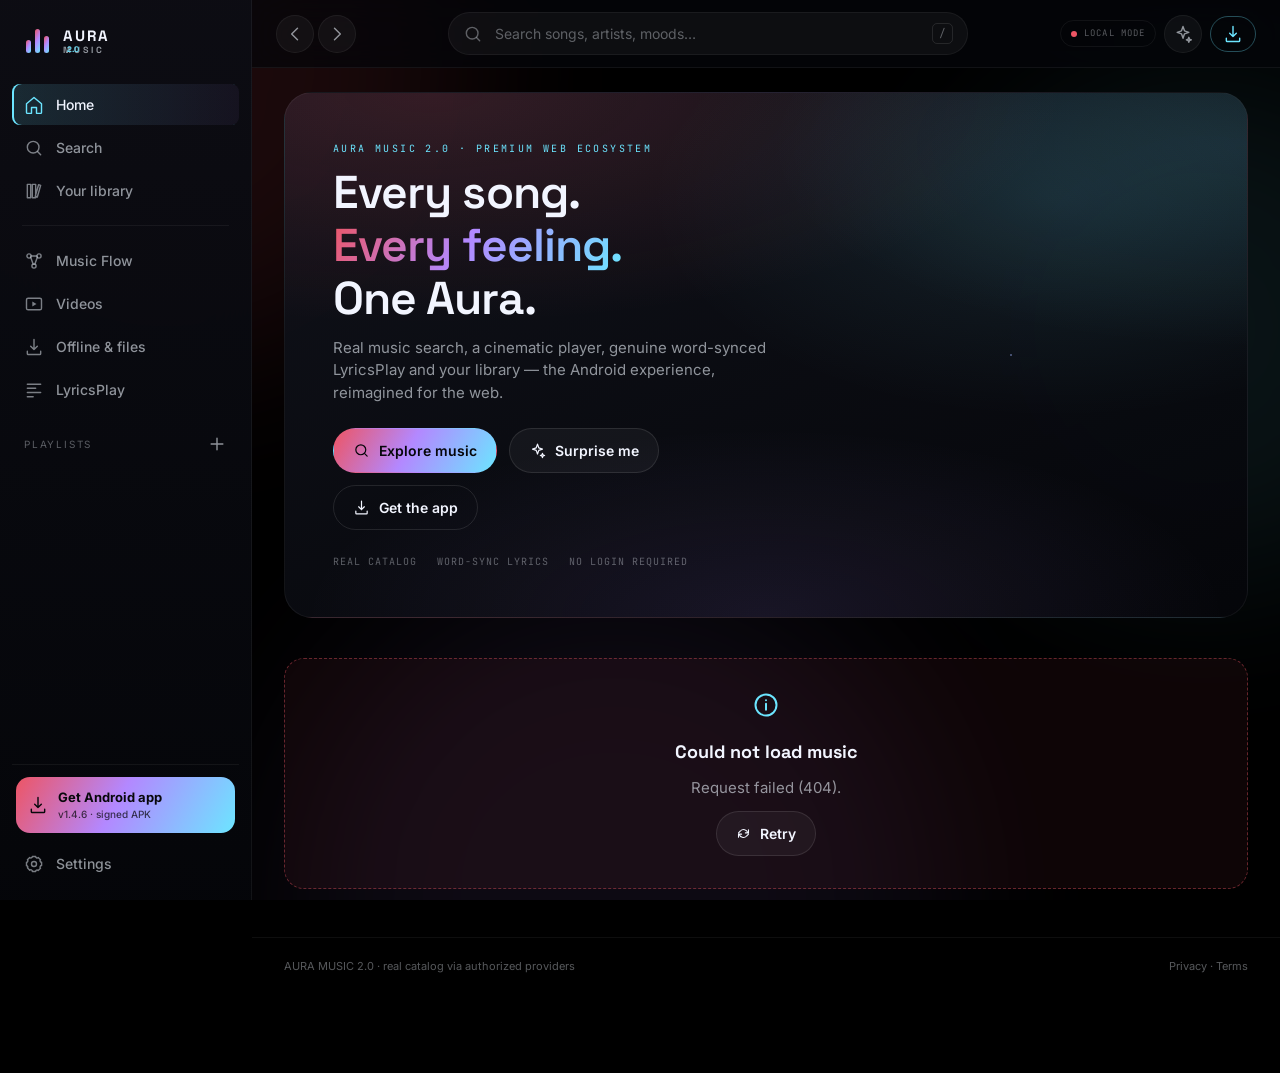
==== website/index.html @ 3232445c "AURA MUSIC 2.0: web app with real catalog, playback, synced lyrics and Android reference source" ====
<!doctype html>
<html lang="en">
<head>
  <meta charset="utf-8">
  <meta name="viewport" content="width=device-width, initial-scale=1, viewport-fit=cover">
  <meta name="theme-color" content="#05060a">
  <meta name="color-scheme" content="dark">
  <title>AURA MUSIC 2.0 — The premium music ecosystem</title>
  <meta name="description" content="Search real music, play with a cinematic player, enjoy word-synced LyricsPlay, build playlists and get the verified AURA MUSIC Android app.">

  <meta property="og:type" content="website">
  <meta property="og:title" content="AURA MUSIC 2.0">
  <meta property="og:description" content="A premium, AMOLED music ecosystem in your browser.">
  <meta property="og:image" content="./og-image.png">
  <meta name="twitter:card" content="summary_large_image">

  <link rel="manifest" href="./manifest.webmanifest">
  <link rel="icon" href="./favicon.ico" sizes="any">
  <link rel="icon" href="./favicon-192.png" type="image/png" sizes="192x192">
  <link rel="apple-touch-icon" href="./apple-touch-icon.png">

  <link rel="preconnect" href="https://fonts.googleapis.com">
  <link rel="preconnect" href="https://fonts.gstatic.com" crossorigin>
  <link rel="stylesheet" href="https://fonts.googleapis.com/css2?family=Inter:wght@400;500;600;700&family=JetBrains+Mono:wght@400;500;700&family=Space+Grotesk:wght@500;600;700&display=swap">

  <link rel="stylesheet" href="./styles/tokens.css">
  <link rel="stylesheet" href="./styles/base.css">
  <link rel="stylesheet" href="./styles/layout.css">
  <link rel="stylesheet" href="./styles/components.css">
  <link rel="stylesheet" href="./styles/player.css">
  <link rel="stylesheet" href="./styles/lyrics.css">
</head>
<body>
  <div class="ambient" aria-hidden="true"><span></span><span></span><span></span></div>

  <div class="app-shell" id="app">
    <aside class="sidebar" aria-label="Primary">
      <a class="brand" href="#/home" aria-label="AURA MUSIC home">
        <span class="brand-mark" aria-hidden="true"><i></i><i></i><i></i></span>
        <span class="brand-word">AURA<span>MUSIC</span><small>2.0</small></span>
      </a>

      <nav class="side-nav" id="sideNav">
        <a href="#/home" data-nav="home" class="nav-item"><span data-icon="home"></span>Home</a>
        <a href="#/search" data-nav="search" class="nav-item"><span data-icon="search"></span>Search</a>
        <a href="#/library" data-nav="library" class="nav-item"><span data-icon="library"></span>Your library</a>
        <div class="nav-divider"></div>
        <a href="#/musicflow" data-nav="musicflow" class="nav-item"><span data-icon="flow"></span>Music Flow</a>
        <a href="#/video" data-nav="video" class="nav-item"><span data-icon="video"></span>Videos</a>
        <a href="#/downloads" data-nav="downloads" class="nav-item"><span data-icon="download"></span>Offline &amp; files</a>
        <a href="#/lyrics" data-nav="lyrics" class="nav-item"><span data-icon="lyrics"></span>LyricsPlay</a>
      </nav>

      <div class="side-playlists" id="sidePlaylists">
        <div class="side-label">PLAYLISTS <a href="#/library?tab=playlists" aria-label="Manage playlists" data-icon="plus"></a></div>
        <div id="playlistLinks"></div>
      </div>

      <div class="side-foot">
        <a href="#/download" data-nav="download" class="apk-cta"><span data-icon="download"></span><span>Get Android app<small>v1.4.6 · signed APK</small></span></a>
        <a href="#/settings" data-nav="settings" class="nav-item"><span data-icon="settings"></span>Settings</a>
      </div>
    </aside>

    <div class="main-column">
      <header class="topbar">
        <div class="history-buttons">
          <button type="button" class="icon-btn" id="backBtn" aria-label="Go back" data-icon="chevronLeft"></button>
          <button type="button" class="icon-btn" id="forwardBtn" aria-label="Go forward" data-icon="chevronRight"></button>
        </div>
        <form class="top-search" id="topSearch" role="search">
          <span data-icon="search" aria-hidden="true"></span>
          <input id="topSearchInput" type="search" placeholder="Search songs, artists, moods…" aria-label="Search AURA catalog" autocomplete="off" enterkeyhint="search">
          <kbd>/</kbd>
        </form>
        <div class="top-actions">
          <span class="backend-pill" id="backendPill" title="Backend connection"><i></i><span>CONNECTING</span></span>
          <button type="button" class="icon-btn" id="themeBtn" aria-label="Cycle LyricsPlay look" data-icon="sparkles"></button>
          <a href="#/download" class="top-apk" data-icon="download">APK</a>
        </div>
      </header>

      <main class="view" id="view" tabindex="-1" aria-live="polite"></main>

      <footer class="view-foot">
        <span>AURA MUSIC 2.0 · real catalog via authorized providers</span>
        <span><a href="./privacy.html" target="_blank" rel="noopener">Privacy</a> · <a href="./terms.html" target="_blank" rel="noopener">Terms</a></span>
      </footer>
    </div>

    <nav class="bottom-nav" aria-label="Mobile navigation">
      <a href="#/home" data-nav="home"><span data-icon="home"></span><small>Home</small></a>
      <a href="#/search" data-nav="search"><span data-icon="search"></span><small>Search</small></a>
      <a href="#/library" data-nav="library"><span data-icon="library"></span><small>Library</small></a>
      <a href="#/lyrics" data-nav="lyrics"><span data-icon="lyrics"></span><small>Lyrics</small></a>
      <a href="#/download" data-nav="download"><span data-icon="download"></span><small>APK</small></a>
    </nav>
  </div>

  <div class="mini-player" id="miniPlayer" hidden></div>

  <section class="player-overlay" id="playerOverlay" aria-label="Full screen player" hidden></section>

  <section class="lyrics-overlay" id="lyricsOverlay" aria-label="LyricsPlay" hidden></section>

  <div class="toast" id="toast" role="status" aria-live="polite"></div>
  <div class="loading-veil" id="loadingVeil" aria-hidden="true"><span></span></div>

  <audio id="audio" preload="metadata" crossorigin="anonymous"></audio>

  <noscript><div class="noscript">AURA MUSIC 2.0 needs JavaScript to search and play music.</div></noscript>
  <script type="module" src="./js/app.js"></script>
</body>
</html>
---- website/styles/tokens.css ----
/* AURA MUSIC 2.0 design tokens — AMOLED, glass, cinematic. */
:root {
  /* Surfaces */
  --bg: #000000;
  --s0: #05060a;
  --s1: #0b0c12;
  --s2: #12141d;
  --s3: #1a1d28;
  --s4: #242838;

  /* Text */
  --fg: #f2f5ff;
  --muted: rgba(226, 232, 240, 0.62);
  --faint: rgba(226, 232, 240, 0.38);
  --dim: rgba(226, 232, 240, 0.22);

  /* Lines & glass */
  --line: rgba(255, 255, 255, 0.10);
  --line-soft: rgba(255, 255, 255, 0.055);
  --glass: rgba(255, 255, 255, 0.045);
  --glass-strong: rgba(255, 255, 255, 0.075);

  /* Signature Aura accents */
  --primary: #ed5564;
  --cyan: #6ce5ff;
  --violet: #b388ff;
  --green: #34d399;
  --gold: #f5c86b;
  --accent: var(--cyan);
  --accent-2: var(--violet);

  /* Gradients */
  --aura-grad: linear-gradient(120deg, #ed5564 0%, #b388ff 46%, #6ce5ff 100%);
  --cinema-grad: radial-gradient(120% 80% at 15% 0%, rgba(237, 85, 100, .16), transparent 55%),
                 radial-gradient(90% 70% at 100% 10%, rgba(108, 229, 255, .12), transparent 55%),
                 radial-gradient(80% 60% at 50% 100%, rgba(179, 136, 255, .10), transparent 60%);

  /* Type */
  --font-sans: "Inter", system-ui, -apple-system, "Segoe UI", Roboto, sans-serif;
  --font-display: "Space Grotesk", var(--font-sans);
  --font-mono: "JetBrains Mono", ui-monospace, "SFMono-Regular", Consolas, monospace;

  /* Space scale (4px base) */
  --sp-1: 4px;  --sp-2: 8px;  --sp-3: 12px; --sp-4: 16px;
  --sp-5: 20px; --sp-6: 24px; --sp-8: 32px; --sp-10: 40px; --sp-12: 48px;

  /* Radius */
  --r-sm: 8px;
  --r-md: 14px;
  --r-lg: 20px;
  --r-xl: 28px;
  --r-pill: 999px;

  /* Elevation */
  --shadow-sm: 0 4px 20px rgba(0, 0, 0, .4);
  --shadow-md: 0 16px 48px rgba(0, 0, 0, .55);
  --shadow-lg: 0 32px 90px rgba(0, 0, 0, .72);
  --glow: 0 0 28px rgba(108, 229, 255, .28);

  /* Layout */
  --sidebar-w: 252px;
  --topbar-h: 68px;
  --mini-h: 78px;
  --player-pad: clamp(16px, 4vw, 48px);

  /* Motion */
  --ease: cubic-bezier(.22, 1, .36, 1);
  --ease-soft: cubic-bezier(.4, 0, .2, 1);
  --t-fast: 140ms;
  --t-med: 260ms;
  --t-slow: 480ms;

  color-scheme: dark;
}

@media (prefers-reduced-motion: reduce) {
  :root { --t-fast: 0ms; --t-med: 0ms; --t-slow: 0ms; }
}
---- website/styles/base.css ----
*, *::before, *::after { box-sizing: border-box; }

html { background: var(--bg); -webkit-text-size-adjust: 100%; }

body {
  margin: 0;
  min-height: 100vh;
  background: var(--bg);
  color: var(--fg);
  font-family: var(--font-sans);
  font-size: 15px;
  line-height: 1.5;
  -webkit-font-smoothing: antialiased;
  overflow-x: hidden;
}

h1, h2, h3, h4 { font-family: var(--font-display); font-weight: 600; line-height: 1.15; margin: 0; letter-spacing: -0.02em; }
h1 { font-size: clamp(28px, 4vw, 46px); }
h2 { font-size: clamp(20px, 2.4vw, 28px); }
h3 { font-size: 17px; }
p { margin: 0 0 var(--sp-3); color: var(--muted); }

a { color: inherit; text-decoration: none; }
button, input, select, textarea { font: inherit; color: inherit; }
button { cursor: pointer; }
img { display: block; max-width: 100%; }
ul { margin: 0; padding: 0; list-style: none; }

:focus-visible {
  outline: 2px solid var(--cyan);
  outline-offset: 3px;
  border-radius: 4px;
}

::selection { background: rgba(108, 229, 255, .32); color: #fff; }

::-webkit-scrollbar { width: 10px; height: 10px; }
::-webkit-scrollbar-track { background: transparent; }
::-webkit-scrollbar-thumb { background: rgba(255,255,255,.12); border-radius: 20px; border: 2px solid transparent; background-clip: padding-box; }
::-webkit-scrollbar-thumb:hover { background: rgba(255,255,255,.22); background-clip: padding-box; }

/* Ambient cinematic lighting */
.ambient { position: fixed; inset: 0; z-index: 0; overflow: hidden; pointer-events: none; }
.ambient span { position: absolute; border-radius: 50%; filter: blur(90px); opacity: .38; }
.ambient span:nth-child(1) { width: 46vw; height: 46vw; top: -18vw; left: -10vw; background: rgba(237, 85, 100, .30); }
.ambient span:nth-child(2) { width: 40vw; height: 40vw; top: 8vh; right: -14vw; background: rgba(108, 229, 255, .22); }
.ambient span:nth-child(3) { width: 52vw; height: 52vw; bottom: -26vw; left: 22vw; background: rgba(179, 136, 255, .20); }

#app { position: relative; z-index: 1; }

.noscript { position: fixed; inset: 0; display: grid; place-items: center; background: #000; z-index: 999; padding: 24px; text-align: center; }

/* Data attributes filled by icons.js */
[data-icon] { display: inline-flex; align-items: center; justify-content: center; flex: none; }
[data-icon] svg { display: block; }

.tabular { font-variant-numeric: tabular-nums; font-family: var(--font-mono); }

.sr-only {
  position: absolute; width: 1px; height: 1px; padding: 0; margin: -1px;
  overflow: hidden; clip: rect(0,0,0,0); white-space: nowrap; border: 0;
}

.skeleton {
  background: linear-gradient(100deg, rgba(255,255,255,.03) 30%, rgba(255,255,255,.09) 50%, rgba(255,255,255,.03) 70%);
  background-size: 200% 100%;
  animation: shimmer 1.5s infinite linear;
  border-radius: var(--r-sm);
}
@keyframes shimmer { to { background-position: -200% 0; } }

.empty-state {
  display: grid; place-items: center; gap: var(--sp-3);
  min-height: 220px; padding: var(--sp-8);
  border: 1px dashed var(--line); border-radius: var(--r-lg);
  text-align: center; color: var(--muted);
}
.empty-state strong { color: var(--fg); font-family: var(--font-display); font-size: 18px; }
.empty-state .icon-badge { color: var(--accent); }

.error-state { border-color: rgba(237,85,100,.4); background: rgba(237,85,100,.06); }

@media (prefers-reduced-motion: reduce) {
  *, *::before, *::after { animation-duration: .01ms !important; animation-iteration-count: 1 !important; transition-duration: .01ms !important; scroll-behavior: auto !important; }
}
---- website/styles/layout.css ----
/* App chrome: desktop sidebar, top bar, scrolling view, mobile bottom nav. */
.app-shell {
  display: grid;
  grid-template-columns: var(--sidebar-w) minmax(0, 1fr);
  min-height: 100vh;
  padding-bottom: var(--mini-h);
}

/* ---------------------------------------------------------------- sidebar */
.sidebar {
  position: sticky; top: 0; height: 100vh;
  display: flex; flex-direction: column; gap: var(--sp-2);
  padding: var(--sp-5) var(--sp-3) var(--sp-4);
  background: linear-gradient(180deg, rgba(12,13,20,.94), rgba(5,6,10,.94));
  border-right: 1px solid var(--line-soft);
  backdrop-filter: blur(24px);
  z-index: 20;
}

.brand { display: flex; align-items: center; gap: 11px; padding: 6px 10px var(--sp-5); }
.brand-mark { width: 30px; height: 30px; position: relative; display: block; }
.brand-mark i { position: absolute; bottom: 3px; width: 5px; border-radius: 4px; background: var(--aura-grad); }
.brand-mark i:nth-child(1) { left: 4px; height: 13px; }
.brand-mark i:nth-child(2) { left: 13px; height: 24px; }
.brand-mark i:nth-child(3) { left: 22px; height: 17px; }
.brand-word { font-family: var(--font-display); font-weight: 700; letter-spacing: .14em; font-size: 15px; line-height: 1; }
.brand-word span { display: block; font-size: 9px; letter-spacing: .32em; color: var(--muted); margin-top: 3px; }
.brand-word small { position: absolute; margin-left: 4px; margin-top: -10px; font-size: 8px; color: var(--cyan); letter-spacing: 0; }

.side-nav, .side-playlists, .side-foot { display: flex; flex-direction: column; gap: 2px; }
.nav-item {
  display: flex; align-items: center; gap: var(--sp-3);
  padding: 10px 12px; border-radius: var(--r-sm);
  color: var(--muted); font-size: 14px; font-weight: 500;
  transition: background var(--t-fast), color var(--t-fast);
}
.nav-item [data-icon], .bottom-nav [data-icon] { color: currentColor; opacity: .85; }
.nav-item:hover { background: var(--glass); color: var(--fg); }
.nav-item.active {
  color: var(--fg);
  background: linear-gradient(90deg, rgba(108,229,255,.14), rgba(179,136,255,.06));
  box-shadow: inset 2px 0 var(--cyan);
}
.nav-item.active [data-icon] { opacity: 1; color: var(--cyan); }
.nav-divider { height: 1px; background: var(--line-soft); margin: var(--sp-3) 10px; }

.side-playlists { margin-top: var(--sp-4); min-height: 0; flex: 1; overflow-y: auto; }
.side-label {
  display: flex; align-items: center; justify-content: space-between;
  padding: 0 12px var(--sp-2); font-size: 10px; letter-spacing: .18em; color: var(--faint);
}
.side-label a { color: var(--muted); }
.side-label a:hover { color: var(--cyan); }
.playlist-link { display: flex; align-items: center; gap: 10px; padding: 7px 12px; color: var(--muted); font-size: 13px; border-radius: var(--r-sm); }
.playlist-link:hover { color: var(--fg); background: var(--glass); }
.playlist-link i { width: 8px; height: 8px; border-radius: 2px; background: var(--violet); flex: none; }

.side-foot { border-top: 1px solid var(--line-soft); padding-top: var(--sp-3); }
.apk-cta {
  display: flex; align-items: center; gap: 10px; margin: 0 4px var(--sp-2);
  padding: 11px 12px; border-radius: var(--r-md);
  background: var(--aura-grad); color: #08080c; font-weight: 700; font-size: 13px;
}
.apk-cta small { display: block; font-weight: 500; opacity: .72; font-size: 10px; }
.apk-cta:hover { filter: brightness(1.08); }

/* -------------------------------------------------------------- main area */
.main-column { min-width: 0; display: flex; flex-direction: column; }

.topbar {
  position: sticky; top: 0; z-index: 15;
  height: var(--topbar-h); flex: none;
  display: flex; align-items: center; gap: var(--sp-3);
  padding: 0 var(--sp-6);
  background: rgba(5, 6, 10, .72);
  border-bottom: 1px solid var(--line-soft);
  backdrop-filter: blur(24px);
}
.history-buttons { display: flex; gap: 4px; }
.top-search {
  flex: 1; max-width: 520px; margin: 0 auto;
  display: flex; align-items: center; gap: 10px;
  padding: 9px 14px; border-radius: var(--r-pill);
  background: var(--glass); border: 1px solid var(--line-soft);
}
.top-search:focus-within { border-color: rgba(108,229,255,.5); box-shadow: 0 0 0 3px rgba(108,229,255,.08); }
.top-search [data-icon] { color: var(--faint); }
.top-search input { flex: 1; min-width: 0; background: none; border: 0; outline: 0; font-size: 14px; }
.top-search input::placeholder { color: var(--faint); }
.top-search kbd { font-family: var(--font-mono); font-size: 11px; padding: 1px 6px; border: 1px solid var(--line); border-radius: 5px; color: var(--faint); }

.top-actions { display: flex; align-items: center; gap: var(--sp-2); }
.backend-pill {
  display: inline-flex; align-items: center; gap: 7px; font-family: var(--font-mono);
  font-size: 9px; letter-spacing: .12em; color: var(--faint);
  padding: 6px 10px; border-radius: var(--r-pill); border: 1px solid var(--line-soft);
}
.backend-pill i { width: 6px; height: 6px; border-radius: 50%; background: var(--faint); }
.backend-pill.online i { background: var(--green); box-shadow: 0 0 8px var(--green); }
.backend-pill.offline i { background: var(--primary); }
.top-apk {
  font-family: var(--font-mono); font-size: 11px; letter-spacing: .1em;
  padding: 7px 12px; border-radius: var(--r-pill); color: var(--cyan);
  border: 1px solid rgba(108,229,255,.32);
}

.view {
  flex: 1; width: 100%; max-width: 1680px; margin: 0 auto;
  padding: var(--sp-6) var(--sp-8) var(--sp-12);
  outline: none;
}
.view-foot {
  display: flex; justify-content: space-between; gap: var(--sp-4);
  padding: var(--sp-5) var(--sp-8); color: var(--faint); font-size: 11px;
  border-top: 1px solid var(--line-soft);
}
.view-foot a:hover { color: var(--cyan); }

/* ----------------------------------------------------------- bottom nav */
.bottom-nav { display: none; }

@media (max-width: 1060px) {
  :root { --sidebar-w: 76px; }
  .brand-word, .side-label span, .playlist-link, .nav-item span:not([data-icon]), .apk-cta > span:last-child { display: none; }
  .nav-item, .apk-cta { justify-content: center; }
  .side-label { justify-content: center; }
  .apk-cta { padding: 12px; }
}

@media (max-width: 760px) {
  .app-shell { grid-template-columns: 1fr; padding-bottom: calc(var(--mini-h) + 64px); }
  .sidebar { display: none; }
  .topbar { padding: 0 var(--sp-4); gap: var(--sp-2); }
  .history-buttons, .backend-pill, #themeBtn { display: none; }
  .top-search { max-width: none; }
  .top-search kbd { display: none; }
  .view { padding: var(--sp-4) var(--sp-4) var(--sp-10); }
  .view-foot { padding: var(--sp-4); flex-direction: column; text-align: center; }
  .bottom-nav {
    position: fixed; left: 0; right: 0; bottom: var(--mini-h); z-index: 18;
    display: grid; grid-template-columns: repeat(5, 1fr);
    height: 60px; background: rgba(8,9,14,.94); border-top: 1px solid var(--line-soft);
    backdrop-filter: blur(20px);
  }
  .bottom-nav a { display: flex; flex-direction: column; align-items: center; justify-content: center; gap: 3px; color: var(--faint); }
  .bottom-nav a.active { color: var(--cyan); }
  .bottom-nav small { font-size: 9px; }
}

@media (max-width: 400px) {
  .top-apk { display: none; }
}
---- website/styles/components.css ----
/* Reusable UI: buttons, cards, rows, hero, sections, tables, forms, pages. */

.icon-btn {
  display: inline-flex; align-items: center; justify-content: center;
  width: 38px; height: 38px; flex: none;
  border-radius: 50%; border: 1px solid var(--line-soft);
  background: var(--glass); color: var(--muted);
  transition: color var(--t-fast), background var(--t-fast), transform var(--t-fast);
}
.icon-btn:hover { color: var(--fg); background: var(--glass-strong); }
.icon-btn:active { transform: scale(.94); }
.icon-btn.on { color: var(--cyan); border-color: rgba(108,229,255,.4); }

.btn {
  display: inline-flex; align-items: center; justify-content: center; gap: 9px;
  padding: 11px 19px; border-radius: var(--r-pill);
  border: 1px solid var(--line); background: var(--glass);
  color: var(--fg); font-weight: 600; font-size: 14px;
  transition: background var(--t-fast), transform var(--t-fast), border-color var(--t-fast);
}
.btn:hover { background: var(--glass-strong); border-color: rgba(255,255,255,.2); }
.btn:active { transform: scale(.97); }
.btn.primary { background: var(--aura-grad); color: #05060a; border-color: transparent; }
.btn.primary:hover { filter: brightness(1.08); }
.btn.ghost { background: transparent; }
.btn.sm { padding: 7px 13px; font-size: 12px; }
.btn[disabled] { opacity: .45; pointer-events: none; }

.chip-row { display: flex; flex-wrap: wrap; gap: var(--sp-2); }
.chip {
  display: inline-flex; align-items: center; gap: 7px;
  padding: 7px 14px; border-radius: var(--r-pill);
  border: 1px solid var(--line); background: var(--glass);
  color: var(--muted); font-size: 12px; font-weight: 500;
  transition: color var(--t-fast), background var(--t-fast), border-color var(--t-fast);
}
.chip:hover { color: var(--fg); }
.chip.active { color: #05060a; background: var(--cyan); border-color: transparent; font-weight: 700; }

.eyebrow {
  font-family: var(--font-mono); font-size: 10px; letter-spacing: .24em;
  text-transform: uppercase; color: var(--cyan); margin-bottom: 10px;
}
.section-head { display: flex; align-items: end; justify-content: space-between; gap: var(--sp-4); margin: 0 0 var(--sp-4); }
.section-head p { margin: 0; font-size: 12px; }
.section-head .link { color: var(--muted); font-size: 12px; font-weight: 600; }
.section-head .link:hover { color: var(--cyan); }
.view-section { margin-bottom: var(--sp-10); }

/* ------------------------------------------------------------------- hero */
.hero {
  position: relative; overflow: hidden;
  display: grid; grid-template-columns: minmax(0,1.1fr) minmax(240px,.9fr);
  gap: var(--sp-8); align-items: center;
  padding: clamp(24px, 4vw, 48px);
  border: 1px solid var(--line-soft); border-radius: var(--r-xl);
  background: var(--cinema-grad), linear-gradient(160deg, rgba(18,20,29,.9), rgba(5,6,10,.95));
  margin-bottom: var(--sp-10);
}
.hero::after {
  content: ""; position: absolute; inset: 0; pointer-events: none;
  background: radial-gradient(60% 60% at 80% 20%, rgba(108,229,255,.10), transparent 70%);
}
.hero-copy { position: relative; z-index: 1; }
.hero h1 { margin-bottom: var(--sp-3); }
.hero h1 em { font-style: normal; background: var(--aura-grad); -webkit-background-clip: text; background-clip: text; color: transparent; }
.hero p { max-width: 50ch; font-size: 15px; }
.hero-actions { display: flex; flex-wrap: wrap; gap: var(--sp-3); margin-top: var(--sp-6); }
.hero-meta { display: flex; gap: var(--sp-5); margin-top: var(--sp-6); color: var(--faint); font-family: var(--font-mono); font-size: 10px; letter-spacing: .1em; }

.hero-art { position: relative; z-index: 1; aspect-ratio: 1; max-width: 340px; margin-inline: auto; }
.hero-orbs { position: absolute; inset: 0; display: grid; place-items: center; }
.hero-orbs i { position: absolute; border-radius: 50%; border: 1px solid rgba(255,255,255,.10); }
.hero-orbs i:nth-child(1) { width: 100%; height: 100%; animation: spin 26s linear infinite; }
.hero-orbs i:nth-child(2) { width: 74%; height: 74%; border-color: rgba(108,229,255,.24); animation: spin 18s linear infinite reverse; }
.hero-orbs i:nth-child(3) { width: 48%; height: 48%; border-color: rgba(179,136,255,.3); animation: spin 12s linear infinite; }
.hero-core {
  width: 38%; height: 38%; border-radius: 50%;
  background: var(--aura-grad); filter: blur(2px);
  box-shadow: 0 0 80px rgba(179,136,255,.55), 0 0 140px rgba(108,229,255,.25);
}
@keyframes spin { to { transform: rotate(360deg); } }

/* --------------------------------------------------------------- card row */
.card-row {
  display: grid; grid-auto-flow: column; grid-auto-columns: minmax(150px, 176px);
  gap: var(--sp-4); overflow-x: auto; padding-bottom: var(--sp-3);
  scroll-snap-type: x mandatory; scrollbar-width: thin;
}
.card-row > * { scroll-snap-align: start; }

.track-card { min-width: 0; cursor: pointer; }
.art {
  position: relative; aspect-ratio: 1; border-radius: var(--r-md); overflow: hidden;
  background: var(--s2); border: 1px solid var(--line-soft);
}
.art img { width: 100%; height: 100%; object-fit: cover; transition: transform var(--t-slow) var(--ease); }
.track-card:hover .art img { transform: scale(1.06); }
.art .play-fab {
  position: absolute; right: 10px; bottom: 10px;
  width: 42px; height: 42px; border-radius: 50%;
  display: grid; place-items: center;
  background: var(--cyan); color: #05060a;
  box-shadow: var(--shadow-md);
  opacity: 0; transform: translateY(8px); transition: opacity var(--t-med), transform var(--t-med);
}
.track-card:hover .play-fab, .track-card:focus-within .play-fab { opacity: 1; transform: none; }
.art .dur {
  position: absolute; right: 8px; top: 8px; padding: 2px 6px; border-radius: 5px;
  background: rgba(0,0,0,.7); font-family: var(--font-mono); font-size: 10px; color: var(--fg);
}
.track-card .t { margin-top: 10px; font-weight: 600; font-size: 13px; white-space: nowrap; overflow: hidden; text-overflow: ellipsis; }
.track-card .s { color: var(--muted); font-size: 12px; white-space: nowrap; overflow: hidden; text-overflow: ellipsis; }

/* -------------------------------------------------------------- track list */
.track-list { display: flex; flex-direction: column; gap: 2px; }
.track-row {
  display: grid; grid-template-columns: 32px 46px minmax(0,1fr) auto auto;
  align-items: center; gap: var(--sp-3);
  padding: 8px 12px; border-radius: var(--r-sm);
  transition: background var(--t-fast);
}
.track-row:hover, .track-row.current { background: var(--glass); }
.track-row .idx { color: var(--faint); font-family: var(--font-mono); font-size: 12px; text-align: center; }
.track-row.current .idx { color: var(--cyan); }
.track-row .thumb { width: 46px; height: 46px; border-radius: 7px; object-fit: cover; background: var(--s2); }
.track-row .meta { min-width: 0; }
.track-row .meta strong { display: block; font-size: 14px; white-space: nowrap; overflow: hidden; text-overflow: ellipsis; }
.track-row .meta span { color: var(--muted); font-size: 12px; }
.track-row .row-actions { display: flex; gap: 4px; opacity: 0; transition: opacity var(--t-fast); }
.track-row:hover .row-actions, .track-row:focus-within .row-actions { opacity: 1; }
.track-row .dur-txt { color: var(--faint); font-family: var(--font-mono); font-size: 11px; }
.icon-btn.tiny { width: 30px; height: 30px; border-color: transparent; background: transparent; }
.icon-btn.tiny:hover { background: var(--glass-strong); }

/* ------------------------------------------------------------ detail hero */
.detail-hero {
  display: flex; gap: var(--sp-6); align-items: end;
  padding: var(--sp-6); border-radius: var(--r-lg);
  background: var(--cinema-grad); border: 1px solid var(--line-soft);
  margin-bottom: var(--sp-8);
}
.detail-hero img { width: 190px; height: 190px; border-radius: var(--r-md); object-fit: cover; box-shadow: var(--shadow-md); }
.detail-hero .kind { font-family: var(--font-mono); font-size: 10px; letter-spacing: .2em; color: var(--cyan); }
.detail-hero h1 { margin: 8px 0; }
.detail-hero .facts { display: flex; gap: var(--sp-4); flex-wrap: wrap; font-size: 12px; color: var(--muted); }
.detail-actions { display: flex; gap: var(--sp-2); flex-wrap: wrap; margin-top: var(--sp-5); }

/* --------------------------------------------------------------- search */
.search-page .big-search {
  display: flex; align-items: center; gap: var(--sp-3);
  padding: 16px 20px; border-radius: var(--r-lg);
  background: var(--glass); border: 1px solid var(--line);
  margin-bottom: var(--sp-5);
}
.search-page .big-search input { flex: 1; min-width: 0; background: none; border: 0; outline: 0; font-size: 18px; }
.search-page .big-search [data-icon] { color: var(--faint); }

/* ----------------------------------------------------------- library tabs */
.tabs { display: flex; gap: var(--sp-1); overflow-x: auto; border-bottom: 1px solid var(--line-soft); margin-bottom: var(--sp-5); }
.tab {
  padding: 12px 16px; color: var(--muted); font-size: 13px; font-weight: 600;
  border-bottom: 2px solid transparent; white-space: nowrap;
}
.tab:hover { color: var(--fg); }
.tab.active { color: var(--cyan); border-color: var(--cyan); }

.toolbar { display: flex; flex-wrap: wrap; gap: var(--sp-3); align-items: center; justify-content: space-between; margin-bottom: var(--sp-4); }
.toolbar select, .toolbar input[type="text"] {
  background: var(--glass); border: 1px solid var(--line); border-radius: var(--r-sm);
  padding: 8px 12px; font-size: 13px; outline: 0;
}

/* ---------------------------------------------------------------- tables */
.apk-table { width: 100%; border-collapse: collapse; font-size: 13px; }
.apk-table td { padding: 11px 12px; border-bottom: 1px solid var(--line-soft); }
.apk-table td:first-child { color: var(--muted); width: 180px; }
.hash { font-family: var(--font-mono); font-size: 11px; word-break: break-all; color: var(--cyan); }

/* --------------------------------------------------------------- apk page */
.apk-hero {
  position: relative; overflow: hidden;
  display: grid; grid-template-columns: 160px minmax(0,1fr); gap: var(--sp-6);
  align-items: center; padding: clamp(24px,4vw,44px);
  border-radius: var(--r-xl); border: 1px solid var(--line-soft);
  background: var(--cinema-grad), var(--s1); margin-bottom: var(--sp-8);
}
.apk-hero .app-icon { width: 160px; height: 160px; border-radius: 34px; object-fit: cover; box-shadow: var(--shadow-lg); }
.apk-hero h1 { margin-bottom: 6px; }
.apk-hero .ver { color: var(--cyan); font-family: var(--font-mono); font-size: 13px; }
.apk-stats { display: grid; grid-template-columns: repeat(auto-fit, minmax(120px,1fr)); gap: var(--sp-3); margin: var(--sp-6) 0; }
.stat { padding: var(--sp-4); border-radius: var(--r-md); background: var(--glass); border: 1px solid var(--line-soft); }
.stat b { display: block; font-family: var(--font-display); font-size: 20px; }
.stat span { color: var(--muted); font-size: 11px; letter-spacing: .06em; }
.install-steps { counter-reset: step; display: grid; gap: var(--sp-3); }
.install-steps li { counter-increment: step; display: flex; gap: var(--sp-3); align-items: start; color: var(--muted); font-size: 13px; }
.install-steps li::before {
  content: counter(step); flex: none; width: 24px; height: 24px; border-radius: 50%;
  display: grid; place-items: center; background: rgba(108,229,255,.14); color: var(--cyan);
  font-family: var(--font-mono); font-size: 11px;
}
.disclaimer { padding: var(--sp-4); border-left: 2px solid var(--gold); background: rgba(245,200,107,.06); color: var(--muted); font-size: 12px; border-radius: 0 var(--r-sm) var(--r-sm) 0; }

/* --------------------------------------------------------------- settings */
.settings-grid { display: grid; grid-template-columns: repeat(auto-fit, minmax(300px,1fr)); gap: var(--sp-5); }
.panel { padding: var(--sp-5); border-radius: var(--r-lg); background: var(--glass); border: 1px solid var(--line-soft); }
.panel h3 { margin-bottom: var(--sp-4); }
.setting-row { display: flex; align-items: center; justify-content: space-between; gap: var(--sp-4); padding: 11px 0; border-bottom: 1px solid var(--line-soft); }
.setting-row:last-child { border-bottom: 0; }
.setting-row small { display: block; color: var(--muted); font-size: 11px; margin-top: 2px; }
.switch { position: relative; width: 44px; height: 24px; flex: none; }
.switch input { position: absolute; opacity: 0; width: 100%; height: 100%; margin: 0; cursor: pointer; }
.switch span { display: block; width: 100%; height: 100%; border-radius: var(--r-pill); background: var(--s4); transition: background var(--t-fast); }
.switch span::after { content: ""; position: absolute; top: 3px; left: 3px; width: 18px; height: 18px; border-radius: 50%; background: #fff; transition: transform var(--t-fast); }
.switch input:checked + span { background: var(--cyan); }
.switch input:checked + span::after { transform: translateX(20px); }
.switch input:focus-visible + span { outline: 2px solid var(--cyan); outline-offset: 2px; }
.range { width: 160px; accent-color: var(--cyan); }

.look-grid { display: grid; grid-template-columns: repeat(auto-fill, minmax(124px,1fr)); gap: var(--sp-2); }
.look-tile {
  display: flex; align-items: center; gap: 9px; padding: 9px 11px; border-radius: var(--r-sm);
  border: 1px solid var(--line); background: var(--glass); font-size: 12px; cursor: pointer;
}
.look-tile:hover { border-color: rgba(255,255,255,.24); }
.look-tile.active { border-color: var(--cyan); box-shadow: 0 0 0 1px var(--cyan) inset; }
.look-tile i { width: 20px; height: 20px; border-radius: 6px; flex: none; }

/* --------------------------------------------------------------- toasts */
.toast {
  position: fixed; left: 50%; bottom: calc(var(--mini-h) + 84px); z-index: 90;
  transform: translate(-50%, 20px); opacity: 0; pointer-events: none;
  padding: 11px 18px; border-radius: var(--r-pill);
  background: rgba(18,20,29,.96); border: 1px solid var(--line);
  box-shadow: var(--shadow-lg); font-size: 13px; max-width: min(90vw, 460px); text-align: center;
  transition: opacity var(--t-med), transform var(--t-med);
}
.toast.show { opacity: 1; transform: translate(-50%, 0); }
.toast.error { border-color: rgba(237,85,100,.6); }

.loading-veil { position: fixed; inset: 0; z-index: 95; display: none; place-items: center; background: rgba(0,0,0,.5); backdrop-filter: blur(3px); }
.loading-veil.show { display: grid; }
.loading-veil span { width: 34px; height: 34px; border-radius: 50%; border: 2px solid var(--line); border-top-color: var(--cyan); animation: spin .8s linear infinite; }

@media (max-width: 760px) {
  .hero { grid-template-columns: 1fr; padding: var(--sp-5); }
  .hero-art { max-width: 220px; }
  .detail-hero { flex-direction: column; align-items: start; }
  .detail-hero img { width: 140px; height: 140px; }
  .apk-hero { grid-template-columns: 1fr; }
  .apk-hero .app-icon { width: 110px; height: 110px; }
  .track-row { grid-template-columns: 26px 42px minmax(0,1fr) auto; }
  .track-row .row-actions { display: none; }
  .track-row .dur-txt { display: none; }
}
---- website/styles/player.css ----
/* Mini-player and full-screen cinematic player. */
.mini-player {
  position: fixed; left: 0; right: 0; bottom: 0; z-index: 30;
  height: var(--mini-h);
  display: grid; grid-template-columns: minmax(0,1fr) minmax(240px,2fr) minmax(0,1fr);
  align-items: center; gap: var(--sp-4);
  padding: 0 var(--sp-5);
  background: rgba(8,9,14,.92); border-top: 1px solid var(--line);
  backdrop-filter: blur(28px);
}
.mini-player[hidden] { display: none; }
.mini-track { display: flex; align-items: center; gap: var(--sp-3); min-width: 0; cursor: pointer; }
.mini-track img { width: 52px; height: 52px; border-radius: 8px; object-fit: cover; background: var(--s2); }
.mini-track .mt { min-width: 0; }
.mini-track .mt strong { display: block; font-size: 13px; white-space: nowrap; overflow: hidden; text-overflow: ellipsis; }
.mini-track .mt span { color: var(--muted); font-size: 11px; }
.mini-controls { display: flex; flex-direction: column; align-items: center; gap: 6px; }
.mini-buttons { display: flex; align-items: center; gap: var(--sp-2); }
.mini-buttons .play { width: 40px; height: 40px; background: var(--fg); color: #05060a; border: 0; }
.mini-progress { display: flex; align-items: center; gap: 10px; width: 100%; max-width: 620px; }
.mini-progress .time { font-family: var(--font-mono); font-size: 10px; color: var(--faint); min-width: 34px; }
.mini-progress .time.right { text-align: right; }

.seek {
  -webkit-appearance: none; appearance: none; width: 100%; height: 4px;
  border-radius: 4px; background: rgba(255,255,255,.14); cursor: pointer; outline: none;
}
.seek::-webkit-slider-thumb { -webkit-appearance: none; width: 12px; height: 12px; border-radius: 50%; background: var(--cyan); box-shadow: 0 0 10px rgba(108,229,255,.6); }
.seek::-moz-range-thumb { width: 12px; height: 12px; border: 0; border-radius: 50%; background: var(--cyan); }
.seek:focus-visible { box-shadow: 0 0 0 3px rgba(108,229,255,.3); }

.mini-extras { display: flex; align-items: center; justify-content: end; gap: var(--sp-2); }
.mini-extras .volume { display: flex; align-items: center; gap: 8px; }
.mini-extras input[type="range"] { width: 90px; accent-color: var(--cyan); }

/* --------------------------------------------------------- full player */
.player-overlay {
  position: fixed; inset: 0; z-index: 70; overflow: hidden;
  background: #04050a;
  padding: var(--player-pad);
  display: grid; grid-template-rows: auto 1fr auto;
}
.player-overlay[hidden] { display: none; }
.player-bg { position: absolute; inset: -10%; z-index: 0; filter: blur(80px) saturate(1.3); opacity: .42; background-size: cover; background-position: center; transition: background-image var(--t-slow); }
.player-bg::after { content: ""; position: absolute; inset: 0; background: linear-gradient(180deg, rgba(4,5,10,.2), rgba(4,5,10,.92)); }
.player-head { position: relative; z-index: 1; display: flex; align-items: center; justify-content: space-between; }
.player-head .eyebrow { margin: 0; }
.player-head-actions { display: flex; gap: var(--sp-2); }

.player-body {
  position: relative; z-index: 1;
  display: grid; grid-template-columns: minmax(0,1fr) minmax(0,1.1fr);
  gap: clamp(24px, 6vw, 90px); align-items: center;
  min-height: 0; padding: var(--sp-5) 0;
}
.player-art-wrap { position: relative; width: 100%; max-width: 520px; margin: auto; }
.player-art-wrap img { width: 100%; aspect-ratio: 1; object-fit: cover; border-radius: var(--r-xl); box-shadow: 0 40px 120px rgba(0,0,0,.8); }
.player-art-wrap .shine { position: absolute; inset: 0; border-radius: var(--r-xl); box-shadow: inset 0 0 0 1px rgba(255,255,255,.12); pointer-events: none; }

.player-info { min-width: 0; max-width: 620px; }
.player-info h1 { font-size: clamp(30px, 5vw, 64px); margin-bottom: var(--sp-2); }
.player-info .artist { font-size: clamp(16px,2vw,22px); color: var(--muted); }
.player-info .album { color: var(--faint); font-size: 13px; margin-top: 4px; }
.player-info .tags { display: flex; gap: var(--sp-2); margin-top: var(--sp-4); flex-wrap: wrap; }

.player-controls { position: relative; z-index: 1; }
.player-controls .seek-row { display: flex; align-items: center; gap: var(--sp-3); }
.player-controls .seek-row .time { font-family: var(--font-mono); font-size: 12px; color: var(--muted); min-width: 46px; }
.player-buttons { display: flex; align-items: center; justify-content: center; gap: clamp(10px,3vw,28px); margin-top: var(--sp-4); }
.player-buttons .big { width: 66px; height: 66px; background: var(--fg); color: #05060a; border: 0; }
.player-buttons .icon-btn { width: 46px; height: 46px; }
.player-foot-controls { display: flex; align-items: center; justify-content: space-between; gap: var(--sp-4); margin-top: var(--sp-4); }
.player-foot-controls .grp { display: flex; align-items: center; gap: var(--sp-3); }
.player-foot-controls input[type="range"] { width: 120px; accent-color: var(--cyan); }

/* Visualizer canvas lives in the full player and in the lyrics view. */
.viz-canvas { width: 100%; height: 64px; border-radius: var(--r-sm); opacity: .9; }

@media (max-width: 900px) {
  .player-body { grid-template-columns: 1fr; gap: var(--sp-5); align-content: center; }
  .player-art-wrap { max-width: min(60vh, 340px); }
  .player-info h1 { font-size: 30px; }
  .player-body { overflow-y: auto; }
}
@media (max-width: 560px) {
  .mini-player { grid-template-columns: minmax(0,1fr) auto; padding: 0 var(--sp-3); }
  .mini-controls { grid-column: 2; }
  .mini-progress { position: absolute; left: 0; right: 0; top: -3px; max-width: none; }
  .mini-progress .time { display: none; }
  .mini-extras { display: none; }
  .mini-buttons .icon-btn.shuffle, .mini-buttons .icon-btn.repeat { display: none; }
  .player-buttons { gap: 14px; }
}
---- website/styles/lyrics.css ----
/* LyricsPlay — 15 cinematic looks + AUTO mood matching. */
.lyrics-overlay { position: fixed; inset: 0; z-index: 80; display: none; }
.lyrics-overlay[hidden] { display: none; }
.lyrics-overlay.open { display: block; }

.lyrics-stage {
  --l-primary: #eaf2ff; --l-accent: #6ce5ff; --l-glow: #b388ff; --l-speed: 1;
  position: absolute; inset: 0; overflow: hidden;
  background: #000; color: var(--l-primary);
  display: grid; grid-template-rows: auto 1fr auto;
  padding: clamp(16px,3vw,32px);
}
.lyrics-bg {
  position: absolute; inset: -12%; z-index: 0; background-size: cover; background-position: center;
  filter: blur(90px) saturate(1.5) brightness(.5); opacity: .65;
  transform: scale(1.1);
}
.lyrics-bg::after { content: ""; position: absolute; inset: 0; background: radial-gradient(70% 60% at 50% 45%, transparent, #000 92%); }
.lyrics-veil { position: absolute; inset: 0; z-index: 1; pointer-events: none;
  background: radial-gradient(60% 40% at 50% 50%, color-mix(in srgb, var(--l-glow) 12%, transparent), transparent 70%); }

.lyrics-head, .lyrics-foot { position: relative; z-index: 3; display: flex; align-items: center; gap: var(--sp-3); }
.lyrics-head { justify-content: space-between; }
.lyrics-head .look-name { font-family: var(--font-mono); font-size: 11px; letter-spacing: .2em; color: var(--l-accent); text-transform: uppercase; }
.lyrics-head .auto-note { font-size: 10px; color: rgba(255,255,255,.5); }
.lyrics-head-actions { display: flex; gap: 8px; align-items: center; }
.look-picker { position: relative; }
.look-menu {
  position: absolute; right: 0; top: 46px; z-index: 10; width: min(88vw, 330px);
  max-height: min(60vh, 480px); overflow-y: auto;
  padding: var(--sp-2); border-radius: var(--r-md);
  background: rgba(10,11,17,.97); border: 1px solid var(--line); box-shadow: var(--shadow-lg);
}
.look-menu button { display: flex; align-items: center; gap: 10px; width: 100%; text-align: left;
  padding: 9px 10px; border: 0; border-radius: var(--r-sm); background: transparent; color: var(--fg); font-size: 12px; }
.look-menu button:hover, .look-menu button.active { background: var(--glass-strong); }
.look-menu button i { width: 18px; height: 18px; border-radius: 5px; flex: none; }
.look-menu button small { display: block; color: var(--muted); font-size: 10px; }

.lyrics-scroll {
  position: relative; z-index: 2; overflow-y: auto; scroll-behavior: smooth;
  padding: 30vh 8vw; scrollbar-width: none; mask-image: linear-gradient(180deg, transparent, #000 18%, #000 82%, transparent);
}
.lyrics-scroll::-webkit-scrollbar { display: none; }

.lyric-line {
  font-family: var(--font-display);
  font-size: clamp(26px, 5vw, 58px); line-height: 1.28; font-weight: 700;
  letter-spacing: -0.02em;
  padding: 0.28em 0; color: rgba(255,255,255,.22);
  transition: color var(--t-slow), opacity var(--t-slow), filter var(--t-slow), transform var(--t-slow);
  transform-origin: left center;
}
.lyric-line.near { color: rgba(255,255,255,.42); }
.lyric-line.active { color: var(--l-primary); }
.lyric-word { transition: color var(--t-med), opacity var(--t-med), text-shadow var(--t-med); }
.lyric-word.sung { color: var(--l-accent); text-shadow: 0 0 18px color-mix(in srgb, var(--l-glow) 70%, transparent); }
.lyric-word.current { color: #fff; text-shadow: 0 0 24px var(--l-accent), 0 0 48px var(--l-glow); }

.lyrics-foot { justify-content: center; flex-direction: column; gap: 10px; }
.lyrics-foot .ltrack { font-size: 12px; color: rgba(255,255,255,.6); }
.lyrics-foot .lseek { width: min(90vw, 620px); display: flex; align-items: center; gap: 10px; }
.lyrics-foot .lseek .seek { background: rgba(255,255,255,.2); }
.lyrics-foot .lseek .seek::-webkit-slider-thumb { background: var(--l-accent); box-shadow: 0 0 12px var(--l-accent); }

/* ------------------------------------------------------------ specific looks */
.lyrics-stage[data-look="aurora"] .lyrics-bg { filter: blur(100px) saturate(1.6) hue-rotate(-10deg); }
.lyrics-stage[data-look="aurora"] .lyric-line.active { text-shadow: 0 0 40px var(--l-glow); }

.lyrics-stage[data-look="noir"] { --l-primary: #f5f1e8; }
.lyrics-stage[data-look="noir"] .lyrics-bg { filter: blur(120px) saturate(.4) brightness(.3); opacity: .35; }
.lyrics-stage[data-look="noir"] .lyric-line { font-family: Georgia, "Times New Roman", serif; font-weight: 400; font-style: italic; letter-spacing: .01em; }
.lyrics-stage[data-look="noir"] .lyric-line.active { border-left: 2px solid var(--l-accent); padding-left: 18px; }
.lyrics-stage[data-look="noir"] .lyric-word.sung { text-shadow: none; }

.lyrics-stage[data-look="golden"] .lyrics-bg { filter: blur(90px) sepia(.5) saturate(1.4) brightness(.55); }
.lyrics-stage[data-look="golden"] .lyric-line { font-family: Georgia, serif; }
.lyrics-stage[data-look="golden"] .lyric-line.active { text-shadow: 0 6px 30px rgba(245,200,107,.5); }

.lyrics-stage[data-look="neon"] .lyric-line { font-family: var(--font-display); font-weight: 700; }
.lyrics-stage[data-look="neon"] .lyric-word.current { -webkit-text-stroke: 1px #fff; text-shadow: 0 0 10px var(--l-accent), 0 0 30px var(--l-glow), 0 0 60px var(--l-glow); }

.lyrics-stage[data-look="ember"] .lyrics-bg { filter: blur(90px) saturate(1.8) hue-rotate(-25deg) brightness(.5); }
.lyrics-stage[data-look="ember"] .lyric-word.sung { color: #ff9a5b; }

.lyrics-stage[data-look="prism"] .lyric-word.current { text-shadow: -3px 0 rgba(255,0,90,.75), 3px 0 rgba(0,220,255,.75), 0 0 24px #fff; }

.lyrics-stage[data-look="chrome"] .lyric-line.active {
  background: linear-gradient(180deg, #fff 30%, #9aa6c4 55%, #fff 78%);
  -webkit-background-clip: text; background-clip: text; color: transparent;
  filter: drop-shadow(0 4px 6px rgba(0,0,0,.6));
}
.lyrics-stage[data-look="chrome"] .lyric-word.current { color: #fff; -webkit-text-fill-color: #fff; }

.lyrics-stage[data-look="terminal"] { --l-primary: #dcfce7; }
.lyrics-stage[data-look="terminal"] .lyrics-bg { filter: blur(110px) saturate(1.2) hue-rotate(70deg) brightness(.35); }
.lyrics-stage[data-look="terminal"] .lyric-line { font-family: var(--font-mono); font-weight: 500; text-transform: uppercase; letter-spacing: .04em; }
.lyrics-stage[data-look="terminal"] .lyric-line.active::after { content: "▌"; color: #34d399; animation: blink 1s steps(2) infinite; margin-left: 4px; }
@keyframes blink { 50% { opacity: 0; } }
.lyrics-stage[data-look="terminal"] .lyric-word.sung { color: #34d399; text-shadow: 0 0 12px rgba(52,211,153,.6); }

.lyrics-stage[data-look="hologram"] .lyric-line.active { animation: holo calc(3.2s / var(--l-speed)) linear infinite; }
@keyframes holo { 0%,100% { filter: none; } 50% { filter: brightness(1.5) hue-rotate(20deg); } }
.lyrics-stage[data-look="hologram"] .lyrics-scroll::after {
  content: ""; position: absolute; left: 0; right: 0; height: 2px; top: 50%;
  background: linear-gradient(90deg, transparent, var(--l-accent), transparent); opacity: .25;
}

.lyrics-stage[data-look="orbit"] .lyric-line.active { transform: rotate(-1deg); }
.lyrics-stage[data-look="orbit"] .lyric-word.current { text-shadow: 0 0 18px var(--l-glow); }

.lyrics-stage[data-look="tidal"] .lyric-line { font-weight: 600; }
.lyrics-stage[data-look="tidal"] .lyric-line.active { transform: translateY(calc(sin(1) * 2px)); }

.lyrics-stage[data-look="depth"] .lyric-line.active {
  text-shadow: 1px 1px 0 rgba(255,255,255,.25), 2px 2px 0 rgba(255,255,255,.15), 4px 4px 12px rgba(0,0,0,.8);
}

.lyrics-stage[data-look="echo"] .lyric-line.active { font-style: italic; }
.lyrics-stage[data-look="echo"] .lyric-line.active::first-line { text-shadow: 0 12px 18px rgba(103,232,249,.4); }
.lyrics-stage[data-look="echo"] .lyric-word.sung { color: #c4b5fd; }

.lyrics-stage[data-look="poster"] .lyric-line { font-family: Impact, var(--font-display); text-transform: uppercase; letter-spacing: -.02em; }
.lyrics-stage[data-look="poster"] .lyric-line.active { text-shadow: 5px 5px 0 rgba(244,114,182,.55); }

.lyrics-stage[data-look="stardust"] .lyrics-veil::after {
  content: ""; position: absolute; inset: 0;
  background-image: radial-gradient(1px 1px at 20% 30%, #fff, transparent), radial-gradient(1px 1px at 70% 60%, #cfe8ff, transparent), radial-gradient(2px 2px at 40% 80%, #fff, transparent);
  background-size: 220px 220px; opacity: .5;
}
.lyrics-stage[data-look="stardust"] .lyric-word.current { text-shadow: 0 0 20px #fff, 0 0 40px var(--l-glow); }

.lyrics-stage[data-look="cinema"] .lyric-line { font-family: Georgia, serif; }
.lyrics-stage[data-look="code"] .lyric-line { font-family: var(--font-mono); font-size: clamp(18px,3vw,34px); color: rgba(125,211,252,.3); }
.lyrics-stage[data-look="code"] .lyric-word.sung { color: #7dd3fc; background: rgba(125,211,252,.1); }
.lyrics-stage[data-look="code"] .lyric-word.current { background: rgba(125,211,252,.22); }

@media (max-width: 700px) {
  .lyrics-scroll { padding: 26vh 6vw; }
  .lyric-line { font-size: clamp(24px, 7vw, 40px); }
  .lyrics-head .auto-note { display: none; }
}
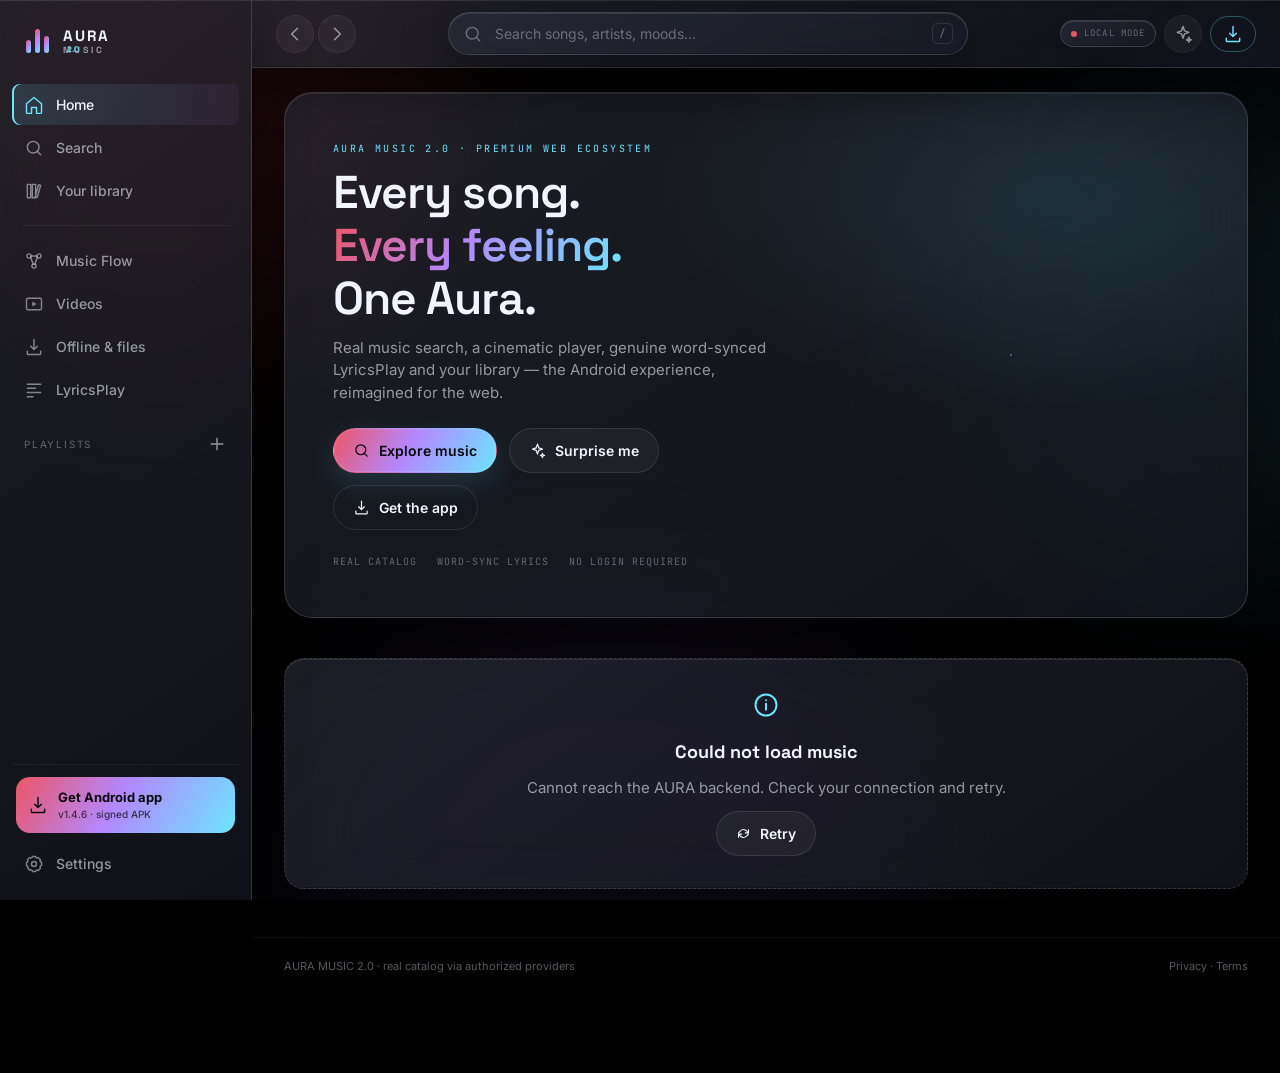
==== commit 9039acac: "AURA 2.0: fix LyricsPlay (standalone search, Cinematic/AMOLED views, exact word sync), premium glass" ====
--- a/website/index.html
+++ b/website/index.html
@@ -29,6 +29,8 @@
   <link rel="stylesheet" href="./styles/components.css">
   <link rel="stylesheet" href="./styles/player.css">
   <link rel="stylesheet" href="./styles/lyrics.css">
+  <link rel="stylesheet" href="./styles/premium.css">
+  <script src="./config.js"></script>
 </head>
 <body>
   <div class="ambient" aria-hidden="true"><span></span><span></span><span></span></div>
@@ -101,7 +103,7 @@
 
   <section class="player-overlay" id="playerOverlay" aria-label="Full screen player" hidden></section>
 
-  <section class="lyrics-overlay" id="lyricsOverlay" aria-label="LyricsPlay" hidden></section>
+  <section class="lyrics-overlay" id="lyricsOverlay" role="dialog" aria-modal="true" aria-label="LyricsPlay" tabindex="-1" hidden></section>
 
   <div class="toast" id="toast" role="status" aria-live="polite"></div>
   <div class="loading-veil" id="loadingVeil" aria-hidden="true"><span></span></div>
--- a/website/styles/lyrics.css
+++ b/website/styles/lyrics.css
@@ -110,7 +110,7 @@
 .lyrics-stage[data-look="orbit"] .lyric-word.current { text-shadow: 0 0 18px var(--l-glow); }
 
 .lyrics-stage[data-look="tidal"] .lyric-line { font-weight: 600; }
-.lyrics-stage[data-look="tidal"] .lyric-line.active { transform: translateY(calc(sin(1) * 2px)); }
+.lyrics-stage[data-look="tidal"] .lyric-line.active { transform: translateY(-2px); }
 
 .lyrics-stage[data-look="depth"] .lyric-line.active {
   text-shadow: 1px 1px 0 rgba(255,255,255,.25), 2px 2px 0 rgba(255,255,255,.15), 4px 4px 12px rgba(0,0,0,.8);
--- a/website/styles/premium.css
+++ b/website/styles/premium.css
@@ -0,0 +1,263 @@
+/* Premium layer — Apple-inspired glass materials, cinematic light, gated motion.
+ * Loaded last so it can refine the base system without changing its structure.
+ */
+:root {
+  --glass-blur: 28px;
+  --glass-tint: rgba(17, 20, 31, .62);
+  --glass-edge: rgba(255, 255, 255, .14);
+  --glass-highlight: rgba(255, 255, 255, .10);
+  --press-scale: .97;
+}
+
+body.overlay-open { overflow: hidden; }
+
+@supports ((backdrop-filter: blur(1px)) or (-webkit-backdrop-filter: blur(1px))) {
+  .sidebar, .topbar, .mini-player, .bottom-nav, .top-search, .backend-pill,
+  .panel, .hero, .apk-hero, .detail-hero, .track-card, .look-tile, .stat,
+  .big-search, .look-menu, .toast, .empty-state, .lyrics-search-card,
+  .lyric-result, .lyric-search-error, .lyric-view-callout > div {
+    background:
+      linear-gradient(145deg, rgba(255, 255, 255, .075), rgba(255, 255, 255, .018)),
+      var(--glass-tint);
+    border-color: var(--glass-edge);
+    box-shadow:
+      inset 0 1px 0 var(--glass-highlight),
+      inset 0 -1px 0 rgba(0, 0, 0, .22),
+      0 20px 50px rgba(0, 0, 0, .34);
+    -webkit-backdrop-filter: blur(var(--glass-blur)) saturate(155%);
+    backdrop-filter: blur(var(--glass-blur)) saturate(155%);
+  }
+
+  .sidebar, .mini-player, .bottom-nav { --glass-blur: 34px; }
+  .look-menu, .toast { --glass-blur: 36px; }
+  .track-card, .look-tile, .stat { --glass-blur: 20px; }
+}
+
+/* Micro-interactions. Values follow the existing token scale. */
+.btn, .icon-btn, .look-tile, .track-card, .lyric-result {
+  transition:
+    transform var(--t-fast) var(--ease),
+    background var(--t-fast) var(--ease),
+    border-color var(--t-fast) var(--ease),
+    box-shadow var(--t-med) var(--ease),
+    color var(--t-fast) var(--ease);
+}
+.btn:hover { transform: translateY(-1px); }
+.btn:active { transform: scale(var(--press-scale)); }
+.icon-btn:active { transform: scale(.96); }
+.track-card:hover { transform: translateY(-4px); border-color: rgba(255, 255, 255, .24); }
+.track-card:active { transform: scale(var(--press-scale)); }
+.icon-btn.on, .btn.primary {
+  box-shadow: 0 0 0 1px rgba(255, 255, 255, .10) inset, 0 10px 30px rgba(108, 229, 255, .14);
+}
+.look-tile:hover { transform: translateY(-2px); }
+.look-tile.active { box-shadow: inset 0 0 0 1px var(--cyan), 0 8px 28px rgba(108, 229, 255, .18); }
+.player-buttons .big { box-shadow: 0 14px 40px rgba(255, 255, 255, .18); }
+.player-art-wrap img { box-shadow: 0 40px 120px rgba(0, 0, 0, .82), inset 0 0 0 1px rgba(255, 255, 255, .08); }
+
+/* Standalone LyricsPlay search. */
+.lyrics-search-stage .lyrics-scroll { display: grid; place-items: center; padding: 5vh 5vw; }
+.lyrics-search-card {
+  width: min(760px, 100%);
+  padding: clamp(24px, 4vw, 44px);
+  border-radius: var(--r-xl);
+}
+.lyrics-search-card h2 { margin: 10px 0 6px; font-size: clamp(24px, 3.2vw, 36px); }
+.lyrics-search-card p { font-size: 13px; margin-bottom: var(--sp-5); }
+.lyrics-search-form {
+  display: flex; align-items: center; gap: var(--sp-3);
+  padding: 10px 10px 10px 18px; border-radius: var(--r-pill);
+  border: 1px solid var(--glass-edge); background: rgba(255, 255, 255, .05);
+}
+.lyrics-search-form [data-icon] { color: var(--faint); }
+.lyrics-search-form input { flex: 1; min-width: 0; background: none; border: 0; outline: 0; font-size: 16px; color: var(--fg); }
+.lyrics-search-form input::placeholder { color: var(--faint); }
+.lyric-results { display: grid; gap: var(--sp-2); margin-top: var(--sp-5); max-height: 38vh; overflow-y: auto; }
+.lyric-result { display: flex; align-items: center; gap: var(--sp-3); width: 100%; padding: var(--sp-2); text-align: left; color: var(--fg); }
+.lyric-result img { width: 44px; height: 44px; border-radius: var(--r-sm); object-fit: cover; background: var(--s2); flex: none; }
+.lyric-result > span { flex: 1; min-width: 0; }
+.lyric-result strong, .lyric-result small { display: block; overflow: hidden; text-overflow: ellipsis; white-space: nowrap; }
+.lyric-result strong { font-size: 13px; }
+.lyric-result small { font-size: 11px; color: var(--muted); }
+.lyric-result > [data-icon] { color: var(--faint); }
+.lyric-result:hover { transform: translateX(3px); border-color: rgba(108, 229, 255, .42); }
+.lyric-search-error {
+  display: flex; align-items: center; justify-content: space-between; gap: var(--sp-3);
+  margin-top: var(--sp-4); padding: var(--sp-3); border-radius: var(--r-md);
+  border-color: rgba(237, 85, 100, .45); color: var(--muted); font-size: 12px;
+}
+.skeleton-row { height: 62px; border-radius: var(--r-md); }
+.word-note { color: rgba(255, 255, 255, .45); font-size: 11px; margin: 0 0 var(--sp-5); }
+.view-badge {
+  display: inline-block; margin-top: var(--sp-2); padding: 4px 9px;
+  border: 1px solid color-mix(in srgb, var(--l-accent) 42%, transparent);
+  border-radius: var(--r-pill); color: var(--l-accent);
+  font-family: var(--font-mono); font-size: 9px; letter-spacing: .16em;
+}
+.look-menu button b {
+  margin-left: auto; color: var(--cyan); font-family: var(--font-mono);
+  font-size: 8px; letter-spacing: .14em; font-weight: 500;
+}
+.lyric-view-callout {
+  display: grid; grid-template-columns: repeat(auto-fit, minmax(220px, 1fr));
+  gap: var(--sp-4); margin: var(--sp-6) 0;
+}
+.lyric-view-callout > div { display: grid; gap: 5px; padding: var(--sp-5); border-radius: var(--r-lg); }
+.lyric-view-callout strong { font-family: var(--font-display); font-size: 20px; }
+.lyric-view-callout small { color: var(--muted); font-size: 12px; }
+
+/* ------------------------------------------------ Cinematic view (Android) */
+.lyrics-stage[data-look="cinema"] {
+  --l-primary: #fff7ed; --l-accent: #f5c86b; --l-glow: #ff8a5b;
+  background: #070503;
+}
+.lyrics-stage[data-look="cinema"] .lyrics-bg {
+  filter: blur(88px) sepia(.45) saturate(1.35) brightness(.46);
+  opacity: .78; transform: scale(1.14);
+}
+.lyrics-stage[data-look="cinema"] .lyrics-veil {
+  background:
+    radial-gradient(72% 52% at 50% 42%, rgba(245, 200, 107, .16), transparent 72%),
+    linear-gradient(180deg, rgba(0, 0, 0, .72), transparent 28%, transparent 70%, rgba(0, 0, 0, .86));
+}
+.lyrics-stage[data-look="cinema"]::before,
+.lyrics-stage[data-look="cinema"]::after {
+  content: ""; position: absolute; left: 0; right: 0; z-index: 2;
+  height: clamp(34px, 8vh, 78px); background: #000; pointer-events: none;
+}
+.lyrics-stage[data-look="cinema"]::before { top: 0; }
+.lyrics-stage[data-look="cinema"]::after { bottom: 0; }
+.lyrics-stage[data-look="cinema"] .lyrics-head,
+.lyrics-stage[data-look="cinema"] .lyrics-foot { z-index: 4; }
+.lyrics-stage[data-look="cinema"] .lyrics-scroll { padding: 34vh 10vw; }
+.lyrics-stage[data-look="cinema"] .lyric-line {
+  font-family: Georgia, "Times New Roman", serif; font-weight: 400;
+  font-style: italic; letter-spacing: .01em;
+}
+.lyrics-stage[data-look="cinema"] .lyric-line.active {
+  color: #fff7ed;
+  text-shadow: 0 2px 0 rgba(0, 0, 0, .85), 0 0 36px rgba(245, 200, 107, .48);
+}
+.lyrics-stage[data-look="cinema"] .lyric-word.sung { color: #f5c86b; text-shadow: 0 0 18px rgba(255, 138, 91, .62); }
+.lyrics-stage[data-look="cinema"] .lyric-word.current { color: #fff; text-shadow: 0 0 12px #fff, 0 0 34px #f5c86b, 0 0 70px #ff8a5b; }
+.lyrics-stage[data-look="cinema"] .lyrics-head .look-name { color: #f5c86b; }
+
+/* ---------------------------------------------------- AMOLED view (Android) */
+.lyrics-stage[data-look="amoled"] {
+  --l-primary: #ffffff; --l-accent: #c4b5fd; --l-glow: #6d28d9;
+  background: #000;
+}
+.lyrics-stage[data-look="amoled"] .lyrics-bg { display: none; }
+.lyrics-stage[data-look="amoled"] .lyrics-veil {
+  background: radial-gradient(54% 38% at 50% 50%, rgba(196, 181, 253, .055), transparent 72%);
+}
+.lyrics-stage[data-look="amoled"]::before {
+  content: ""; position: absolute; inset: 0; z-index: 1; pointer-events: none;
+  background-image:
+    linear-gradient(rgba(255, 255, 255, .018) 1px, transparent 1px),
+    linear-gradient(90deg, rgba(255, 255, 255, .018) 1px, transparent 1px);
+  background-size: 80px 80px;
+  -webkit-mask-image: radial-gradient(60% 50% at 50% 50%, #000, transparent 85%);
+  mask-image: radial-gradient(60% 50% at 50% 50%, #000, transparent 85%);
+}
+.lyrics-stage[data-look="amoled"] .lyrics-scroll { padding: 30vh 7vw; }
+.lyrics-stage[data-look="amoled"] .lyric-line {
+  font-family: var(--font-sans); font-weight: 600;
+  letter-spacing: -.03em; color: rgba(255, 255, 255, .26);
+}
+.lyrics-stage[data-look="amoled"] .lyric-line.near { color: rgba(255, 255, 255, .5); }
+.lyrics-stage[data-look="amoled"] .lyric-line.active { color: #fff; text-shadow: none; }
+.lyrics-stage[data-look="amoled"] .lyric-word.sung { color: rgba(255, 255, 255, .72); text-shadow: none; }
+.lyrics-stage[data-look="amoled"] .lyric-word.current {
+  color: #fff; background: rgba(196, 181, 253, .16); border-radius: 6px;
+  padding: 0 .05em; text-shadow: 0 0 10px rgba(196, 181, 253, .35);
+}
+.lyrics-stage[data-look="amoled"] .lyrics-head .look-name { color: #c4b5fd; }
+.lyrics-stage[data-look="amoled"] .lyrics-foot .lseek .seek::-webkit-slider-thumb { background: #fff; box-shadow: 0 0 12px #c4b5fd; }
+
+/* ----------------------------------------------------------- gated motion */
+@media (prefers-reduced-motion: no-preference) {
+  .ambient span { animation: aura-drift 22s var(--ease-soft) infinite alternate; }
+  .ambient span:nth-child(2) { animation-duration: 28s; animation-direction: alternate-reverse; }
+  .ambient span:nth-child(3) { animation-duration: 34s; }
+
+  .view > * { animation: view-rise 460ms var(--ease) both; }
+  .view > *:nth-child(2) { animation-delay: 45ms; }
+  .view > *:nth-child(3) { animation-delay: 90ms; }
+  .view > *:nth-child(4) { animation-delay: 135ms; }
+  .card-row .track-card:nth-child(n+1) { animation: card-rise 420ms var(--ease) both; }
+  .card-row .track-card:nth-child(2) { animation-delay: 35ms; }
+  .card-row .track-card:nth-child(3) { animation-delay: 70ms; }
+  .card-row .track-card:nth-child(4) { animation-delay: 105ms; }
+  .card-row .track-card:nth-child(5) { animation-delay: 140ms; }
+  .card-row .track-card:nth-child(6) { animation-delay: 175ms; }
+
+  .lyrics-overlay.open .lyrics-stage,
+  .player-overlay:not([hidden]) { animation: stage-in 380ms var(--ease) both; }
+  .look-menu { animation: menu-in 180ms var(--ease) both; transform-origin: top right; }
+  .lyrics-loading .icon-badge { animation: breathe 1.4s ease-in-out infinite; }
+  .lyric-line.active { animation: lyric-focus 340ms var(--ease) both; }
+  .lyrics-stage[data-look="tidal"] .lyric-line.active { animation: tide calc(2.4s / var(--l-speed, 1)) ease-in-out infinite alternate; }
+  .lyrics-stage[data-mode="look"] .lyric-word.current {
+    animation: word-pulse calc(1.15s / var(--l-speed, 1)) ease-in-out infinite alternate;
+  }
+  .lyrics-stage[data-look="cinema"] .lyric-word.current { animation: cinema-pulse 2.4s ease-in-out infinite alternate; }
+}
+
+@keyframes aura-drift {
+  from { transform: translate3d(0, 0, 0) scale(1); }
+  to { transform: translate3d(4vw, -3vh, 0) scale(1.12); }
+}
+@keyframes view-rise {
+  from { opacity: 0; transform: translateY(14px); }
+  to { opacity: 1; transform: none; }
+}
+@keyframes card-rise {
+  from { opacity: 0; transform: translateY(16px) scale(.985); }
+  to { opacity: 1; transform: none; }
+}
+@keyframes stage-in {
+  from { opacity: 0; transform: scale(1.015); }
+  to { opacity: 1; transform: none; }
+}
+@keyframes menu-in {
+  from { opacity: 0; transform: translateY(-6px) scale(.97); }
+  to { opacity: 1; transform: none; }
+}
+@keyframes breathe {
+  0%, 100% { opacity: .55; transform: scale(.94); }
+  50% { opacity: 1; transform: scale(1.04); }
+}
+@keyframes lyric-focus {
+  from { opacity: .5; filter: blur(2px); }
+  to { opacity: 1; filter: none; }
+}
+@keyframes word-pulse {
+  from { filter: brightness(1); }
+  to { filter: brightness(1.35); }
+}
+@keyframes tide {
+  from { transform: translateY(-2px); }
+  to { transform: translateY(2px); }
+}
+@keyframes cinema-pulse {
+  from { filter: brightness(1); }
+  to { filter: brightness(1.22) drop-shadow(0 0 12px rgba(245, 200, 107, .45)); }
+}
+
+@media (prefers-reduced-motion: reduce) {
+  .ambient span, .view > *, .card-row .track-card,
+  .lyrics-overlay.open .lyrics-stage, .player-overlay:not([hidden]),
+  .look-menu, .lyrics-loading .icon-badge, .lyric-line.active, .lyric-word.current {
+    animation: none !important;
+  }
+}
+
+@media (max-width: 700px) {
+  .lyrics-search-card { padding: var(--sp-5); }
+  .lyrics-search-form { flex-wrap: wrap; border-radius: var(--r-lg); }
+  .lyrics-search-form input { min-width: 100px; }
+  .lyrics-search-form .btn { width: 100%; }
+  .lyrics-stage[data-look="cinema"] .lyrics-scroll { padding: 28vh 6vw; }
+  .lyrics-stage[data-look="amoled"] .lyric-line { font-size: clamp(24px, 7vw, 40px); }
+}
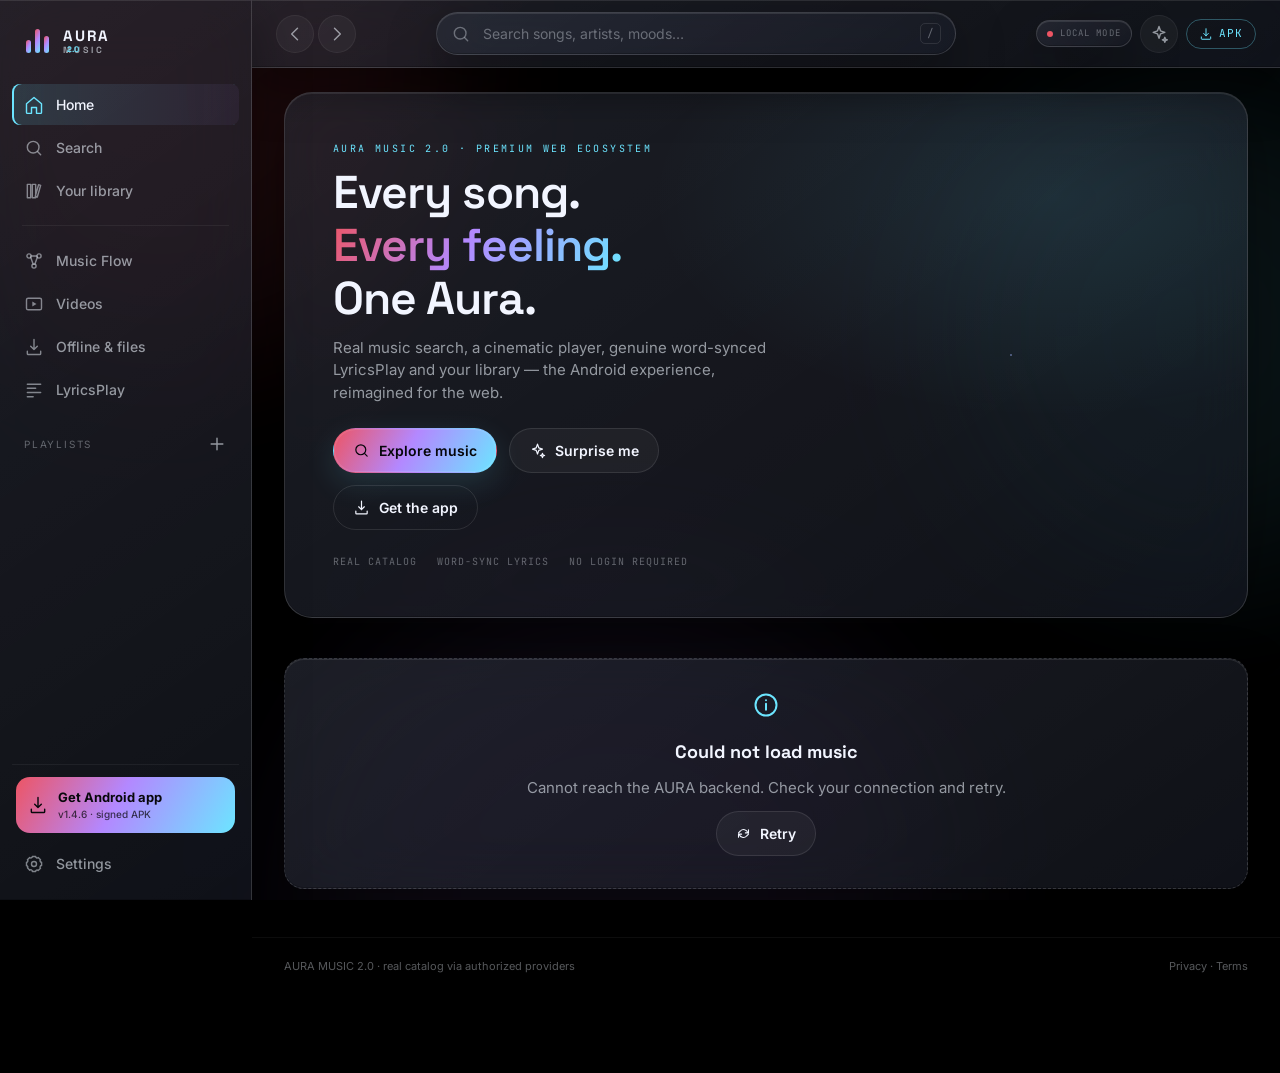
==== commit a0e82249: "Fix site-wide UI alignment across responsive breakpoints" ====
--- a/website/index.html
+++ b/website/index.html
@@ -43,24 +43,24 @@
       </a>
 
       <nav class="side-nav" id="sideNav">
-        <a href="#/home" data-nav="home" class="nav-item"><span data-icon="home"></span>Home</a>
-        <a href="#/search" data-nav="search" class="nav-item"><span data-icon="search"></span>Search</a>
-        <a href="#/library" data-nav="library" class="nav-item"><span data-icon="library"></span>Your library</a>
+        <a href="#/home" data-nav="home" class="nav-item" title="Home" aria-label="Home"><span data-icon="home"></span><span class="nav-label">Home</span></a>
+        <a href="#/search" data-nav="search" class="nav-item" title="Search" aria-label="Search"><span data-icon="search"></span><span class="nav-label">Search</span></a>
+        <a href="#/library" data-nav="library" class="nav-item" title="Your library" aria-label="Your library"><span data-icon="library"></span><span class="nav-label">Your library</span></a>
         <div class="nav-divider"></div>
-        <a href="#/musicflow" data-nav="musicflow" class="nav-item"><span data-icon="flow"></span>Music Flow</a>
-        <a href="#/video" data-nav="video" class="nav-item"><span data-icon="video"></span>Videos</a>
-        <a href="#/downloads" data-nav="downloads" class="nav-item"><span data-icon="download"></span>Offline &amp; files</a>
-        <a href="#/lyrics" data-nav="lyrics" class="nav-item"><span data-icon="lyrics"></span>LyricsPlay</a>
+        <a href="#/musicflow" data-nav="musicflow" class="nav-item" title="Music Flow" aria-label="Music Flow"><span data-icon="flow"></span><span class="nav-label">Music Flow</span></a>
+        <a href="#/video" data-nav="video" class="nav-item" title="Videos" aria-label="Videos"><span data-icon="video"></span><span class="nav-label">Videos</span></a>
+        <a href="#/downloads" data-nav="downloads" class="nav-item" title="Offline &amp; files" aria-label="Offline &amp; files"><span data-icon="download"></span><span class="nav-label">Offline &amp; files</span></a>
+        <a href="#/lyrics" data-nav="lyrics" class="nav-item" title="LyricsPlay" aria-label="LyricsPlay"><span data-icon="lyrics"></span><span class="nav-label">LyricsPlay</span></a>
       </nav>
 
       <div class="side-playlists" id="sidePlaylists">
-        <div class="side-label">PLAYLISTS <a href="#/library?tab=playlists" aria-label="Manage playlists" data-icon="plus"></a></div>
+        <div class="side-label"><span class="side-label-text">PLAYLISTS</span> <a href="#/library?tab=playlists" aria-label="Manage playlists" data-icon="plus"></a></div>
         <div id="playlistLinks"></div>
       </div>
 
       <div class="side-foot">
-        <a href="#/download" data-nav="download" class="apk-cta"><span data-icon="download"></span><span>Get Android app<small>v1.4.6 · signed APK</small></span></a>
-        <a href="#/settings" data-nav="settings" class="nav-item"><span data-icon="settings"></span>Settings</a>
+        <a href="#/download" data-nav="download" class="apk-cta" title="Get Android app" aria-label="Get Android app"><span data-icon="download"></span><span class="apk-copy">Get Android app<small>v1.4.6 · signed APK</small></span></a>
+        <a href="#/settings" data-nav="settings" class="nav-item" title="Settings" aria-label="Settings"><span data-icon="settings"></span><span class="nav-label">Settings</span></a>
       </div>
     </aside>
 
@@ -78,7 +78,7 @@
         <div class="top-actions">
           <span class="backend-pill" id="backendPill" title="Backend connection"><i></i><span>CONNECTING</span></span>
           <button type="button" class="icon-btn" id="themeBtn" aria-label="Cycle LyricsPlay look" data-icon="sparkles"></button>
-          <a href="#/download" class="top-apk" data-icon="download">APK</a>
+          <a href="#/download" class="top-apk" aria-label="Get Android app"><span data-icon="download" data-icon-size="14"></span><span>APK</span></a>
         </div>
       </header>
 
--- a/website/styles/layout.css
+++ b/website/styles/layout.css
@@ -34,7 +34,8 @@
   color: var(--muted); font-size: 14px; font-weight: 500;
   transition: background var(--t-fast), color var(--t-fast);
 }
-.nav-item [data-icon], .bottom-nav [data-icon] { color: currentColor; opacity: .85; }
+.nav-item [data-icon], .bottom-nav [data-icon] { color: currentColor; opacity: .85; flex: none; }
+.nav-label { min-width: 0; white-space: nowrap; overflow: hidden; text-overflow: ellipsis; }
 .nav-item:hover { background: var(--glass); color: var(--fg); }
 .nav-item.active {
   color: var(--fg);
@@ -99,10 +100,12 @@
 .backend-pill.online i { background: var(--green); box-shadow: 0 0 8px var(--green); }
 .backend-pill.offline i { background: var(--primary); }
 .top-apk {
+  display: inline-flex; align-items: center; gap: 6px;
   font-family: var(--font-mono); font-size: 11px; letter-spacing: .1em;
   padding: 7px 12px; border-radius: var(--r-pill); color: var(--cyan);
-  border: 1px solid rgba(108,229,255,.32);
+  border: 1px solid rgba(108,229,255,.32); line-height: 1; white-space: nowrap;
 }
+.top-apk [data-icon] { display: inline-flex; color: var(--cyan); }
 
 .view {
   flex: 1; width: 100%; max-width: 1680px; margin: 0 auto;
@@ -121,10 +124,14 @@
 
 @media (max-width: 1060px) {
   :root { --sidebar-w: 76px; }
-  .brand-word, .side-label span, .playlist-link, .nav-item span:not([data-icon]), .apk-cta > span:last-child { display: none; }
-  .nav-item, .apk-cta { justify-content: center; }
-  .side-label { justify-content: center; }
-  .apk-cta { padding: 12px; }
+  .brand { justify-content: center; padding-left: 0; padding-right: 0; }
+  .brand-word, .nav-label, .side-label-text, .playlist-link, .apk-copy { display: none; }
+  .nav-item, .apk-cta {
+    width: 52px; min-height: 44px; margin-left: auto; margin-right: auto;
+    padding-left: 0; padding-right: 0; justify-content: center; flex: none;
+  }
+  .apk-cta { height: 44px; margin-bottom: var(--sp-2); }
+  .side-label { justify-content: center; padding-left: 0; padding-right: 0; }
 }
 
 @media (max-width: 760px) {
--- a/website/styles/components.css
+++ b/website/styles/components.css
@@ -202,7 +202,8 @@
 .disclaimer { padding: var(--sp-4); border-left: 2px solid var(--gold); background: rgba(245,200,107,.06); color: var(--muted); font-size: 12px; border-radius: 0 var(--r-sm) var(--r-sm) 0; }
 
 /* --------------------------------------------------------------- settings */
-.settings-grid { display: grid; grid-template-columns: repeat(auto-fit, minmax(300px,1fr)); gap: var(--sp-5); }
+.settings-grid { display: grid; grid-template-columns: repeat(auto-fit, minmax(min(300px, 100%), 1fr)); gap: var(--sp-5); }
+@media (max-width: 400px) { .settings-grid { grid-template-columns: 1fr; } }
 .panel { padding: var(--sp-5); border-radius: var(--r-lg); background: var(--glass); border: 1px solid var(--line-soft); }
 .panel h3 { margin-bottom: var(--sp-4); }
 .setting-row { display: flex; align-items: center; justify-content: space-between; gap: var(--sp-4); padding: 11px 0; border-bottom: 1px solid var(--line-soft); }
--- a/website/styles/lyrics.css
+++ b/website/styles/lyrics.css
@@ -1,4 +1,4 @@
-/* LyricsPlay — 15 cinematic looks + AUTO mood matching. */
+/* LyricsPlay — classic looks + the additive MOBILE word-sync engine. */
 .lyrics-overlay { position: fixed; inset: 0; z-index: 80; display: none; }
 .lyrics-overlay[hidden] { display: none; }
 .lyrics-overlay.open { display: block; }
@@ -36,6 +36,18 @@
 .look-menu button:hover, .look-menu button.active { background: var(--glass-strong); }
 .look-menu button i { width: 18px; height: 18px; border-radius: 5px; flex: none; }
 .look-menu button small { display: block; color: var(--muted); font-size: 10px; }
+.mode-switch { display: grid; grid-template-columns: 1fr 1fr; gap: 6px; margin-bottom: var(--sp-3); }
+.mode-switch button {
+  display: flex; align-items: center; justify-content: center; width: 100%;
+  padding: 9px 10px; border: 1px solid var(--line); border-radius: var(--r-sm);
+  background: transparent; color: var(--fg); font-size: 11px; cursor: pointer;
+}
+.mode-switch button:hover { background: var(--glass-strong); }
+.mode-switch button.active { border-color: var(--cyan); color: var(--cyan); background: var(--glass-strong); }
+.menu-group-label {
+  padding: 6px 10px 8px; color: var(--faint); font-family: var(--font-mono);
+  font-size: 9px; letter-spacing: .16em;
+}
 
 .lyrics-scroll {
   position: relative; z-index: 2; overflow-y: auto; scroll-behavior: smooth;
@@ -135,8 +147,96 @@
 .lyrics-stage[data-look="code"] .lyric-word.sung { color: #7dd3fc; background: rgba(125,211,252,.1); }
 .lyrics-stage[data-look="code"] .lyric-word.current { background: rgba(125,211,252,.22); }
 
+/* ------------------------------------------------ MOBILE · word-by-word sync
+ * Additive engine only: scoped to data-engine="mobile" so every classic look
+ * above keeps its original typography, glow and timing behaviour.
+ * The JS engine writes --wp (word progress), --ws (scale), --wx/--wy (motion),
+ * --wo (opacity), --wb (blur) and --wf (mask reveal) on the active four words. */
+.lyrics-stage[data-engine="mobile"] { background: #000; }
+.lyrics-stage[data-engine="mobile"] .lyrics-bg { display: none; }
+.lyrics-stage[data-engine="mobile"] .lyrics-veil {
+  background: radial-gradient(58% 42% at 50% 48%, color-mix(in srgb, var(--l-accent) 8%, transparent), transparent 74%);
+}
+.lyrics-stage[data-engine="mobile"] .lyrics-scroll {
+  padding: 32vh 7vw; mask-image: linear-gradient(180deg, transparent, #000 14%, #000 84%, transparent);
+}
+.lyrics-stage[data-engine="mobile"] .lyric-line {
+  font-family: var(--font-sans); font-size: clamp(30px, 6.4vw, 62px); font-weight: 800;
+  letter-spacing: -.045em; line-height: 1.18; color: rgba(255, 255, 255, .2);
+}
+.lyrics-stage[data-engine="mobile"] .lyric-line.active { color: var(--l-primary); text-shadow: none; }
+.lyrics-stage[data-engine="mobile"] .lyric-line.near { color: rgba(255, 255, 255, .38); }
+.lyrics-stage[data-engine="mobile"] .lyric-word {
+  display: inline-block; transform-origin: 50% 70%;
+  opacity: var(--wo, .78);
+  transform: translate3d(var(--wx, 0px), var(--wy, 0px), 0) scale(var(--ws, 1));
+  filter: blur(var(--wb, 0px));
+  will-change: transform, opacity, filter;
+  transition: color 120ms linear, text-shadow 120ms linear;
+}
+.lyrics-stage[data-engine="mobile"] .lyric-word.sung {
+  color: var(--l-accent);
+  text-shadow: 0 0 16px color-mix(in srgb, var(--l-glow) 55%, transparent);
+}
+.lyrics-stage[data-engine="mobile"] .lyric-word.current {
+  color: #fff;
+  text-shadow: 0 0 14px var(--l-accent), 0 0 34px color-mix(in srgb, var(--l-glow) 60%, transparent);
+}
+.lyrics-stage[data-engine="mobile"] .lyrics-head .look-name { color: var(--l-accent); }
+.lyrics-stage[data-engine="mobile"] .lyrics-foot .lseek .seek::-webkit-slider-thumb {
+  background: var(--l-accent); box-shadow: 0 0 12px var(--l-accent);
+}
+
+/* True-black word flow — AMOLED caps: no bloom, no particles, restrained motion. */
+.lyrics-stage[data-look="m-amoled"] { --l-primary: #fff; --l-accent: #fff; --l-glow: #c4b5fd; background: #000; }
+.lyrics-stage[data-look="m-amoled"] .lyrics-veil { background: none; }
+.lyrics-stage[data-look="m-amoled"] .lyric-line { font-weight: 600; letter-spacing: -.035em; }
+.lyrics-stage[data-look="m-amoled"] .lyric-word.sung { color: rgba(255, 255, 255, .72); text-shadow: none; }
+.lyrics-stage[data-look="m-amoled"] .lyric-word.current {
+  color: #fff; background: rgba(196, 181, 253, .14); border-radius: .12em;
+  padding: 0 .04em; text-shadow: none;
+}
+
+/* InstaLrc-style presets. Typography stays at 900 weight, sizes 1.38–1.55x. */
+.lyrics-stage[data-look="m-neon"] .lyric-line,
+.lyrics-stage[data-look="m-bold"] .lyric-line,
+.lyrics-stage[data-look="m-chrome"] .lyric-line,
+.lyrics-stage[data-look="m-rose"] .lyric-line,
+.lyrics-stage[data-look="m-afterglow"] .lyric-line { font-weight: 900; letter-spacing: -.05em; }
+.lyrics-stage[data-look="m-neon"] .lyric-line { font-size: clamp(34px, 7.4vw, 74px); }
+.lyrics-stage[data-look="m-bold"] .lyric-line { font-size: clamp(34px, 7.2vw, 72px); }
+.lyrics-stage[data-look="m-afterglow"] .lyric-line { font-size: clamp(32px, 6.8vw, 68px); }
+.lyrics-stage[data-look="m-chrome"] .lyric-word.sung,
+.lyrics-stage[data-look="m-chrome"] .lyric-word.current {
+  background: linear-gradient(180deg, #fff 28%, #9aa6c4 54%, #fff 78%);
+  -webkit-background-clip: text; background-clip: text; color: transparent;
+  -webkit-text-fill-color: transparent; text-shadow: none;
+  filter: drop-shadow(0 3px 8px rgba(0, 0, 0, .75)) blur(var(--wb, 0px));
+}
+.lyrics-stage[data-look="m-chrome"] .lyric-word.current {
+  -webkit-text-stroke: .5px rgba(255, 255, 255, .7);
+}
+.lyrics-stage[data-anim="MASK_REVEAL"] .lyric-word {
+  -webkit-mask-image: linear-gradient(90deg, #000 var(--wf, 100%), transparent var(--wf, 100%));
+  mask-image: linear-gradient(90deg, #000 var(--wf, 100%), transparent var(--wf, 100%));
+}
+.lyrics-stage[data-anim="HORIZONTAL_SLIDE"] .lyric-word.current { font-style: italic; }
+.lyrics-stage[data-reduced="1"] .lyric-word { filter: none; }
+.lyrics-stage[data-reduced="1"][data-engine="mobile"] .lyric-word {
+  transform: scale(var(--ws, 1));
+}
+
 @media (max-width: 700px) {
   .lyrics-scroll { padding: 26vh 6vw; }
   .lyric-line { font-size: clamp(24px, 7vw, 40px); }
   .lyrics-head .auto-note { display: none; }
-}
+  .look-menu { position: fixed; top: 66px; right: 16px; width: min(330px, calc(100vw - 32px)); }
+  .lyrics-stage[data-engine="mobile"] .lyrics-scroll { padding: 30vh 6vw; }
+  .lyrics-stage[data-engine="mobile"] .lyric-line { font-size: clamp(28px, 8.8vw, 52px); }
+  .lyrics-stage[data-look="m-neon"] .lyric-line,
+  .lyrics-stage[data-look="m-bold"] .lyric-line { font-size: clamp(31px, 10.4vw, 62px); }
+}
+
+@media (prefers-reduced-motion: reduce) {
+  .lyrics-stage[data-engine="mobile"] .lyric-word { filter: none; transform: scale(var(--ws, 1)); }
+}
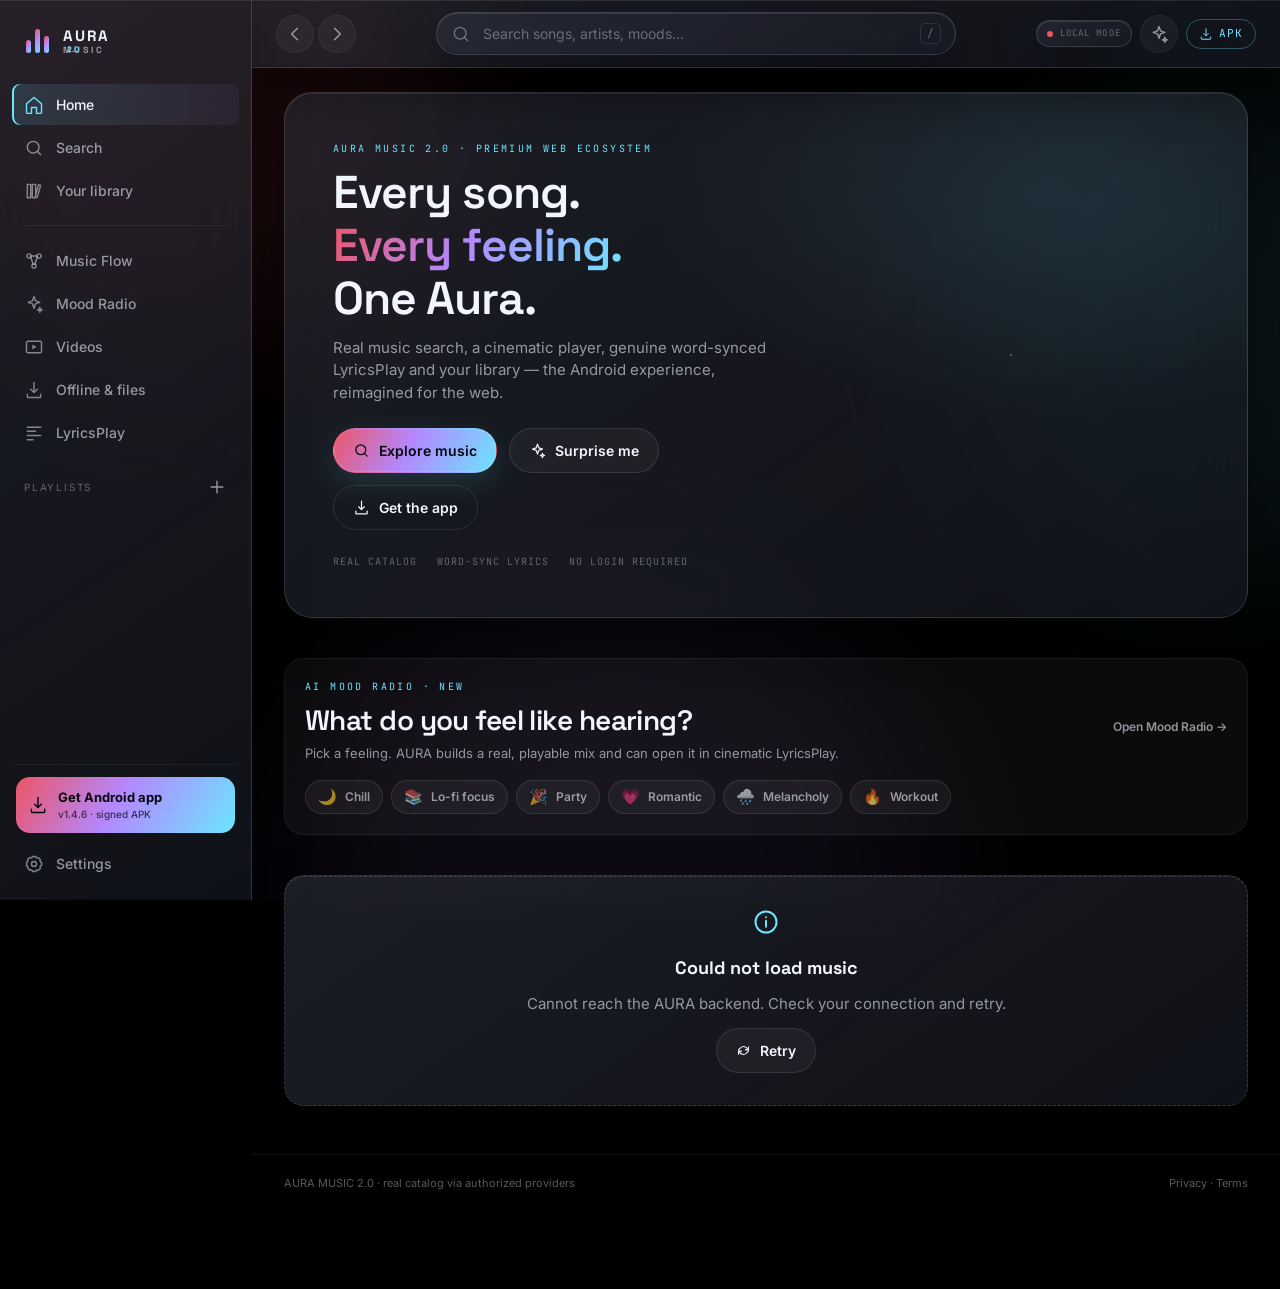
==== commit 0c4fbe5f: "Add AI Mood Radio with Groq curation and cinematic playback" ====
--- a/website/index.html
+++ b/website/index.html
@@ -48,6 +48,7 @@
         <a href="#/library" data-nav="library" class="nav-item" title="Your library" aria-label="Your library"><span data-icon="library"></span><span class="nav-label">Your library</span></a>
         <div class="nav-divider"></div>
         <a href="#/musicflow" data-nav="musicflow" class="nav-item" title="Music Flow" aria-label="Music Flow"><span data-icon="flow"></span><span class="nav-label">Music Flow</span></a>
+        <a href="#/mood" data-nav="mood" class="nav-item" title="AI Mood Radio" aria-label="AI Mood Radio"><span data-icon="sparkles"></span><span class="nav-label">Mood Radio</span></a>
         <a href="#/video" data-nav="video" class="nav-item" title="Videos" aria-label="Videos"><span data-icon="video"></span><span class="nav-label">Videos</span></a>
         <a href="#/downloads" data-nav="downloads" class="nav-item" title="Offline &amp; files" aria-label="Offline &amp; files"><span data-icon="download"></span><span class="nav-label">Offline &amp; files</span></a>
         <a href="#/lyrics" data-nav="lyrics" class="nav-item" title="LyricsPlay" aria-label="LyricsPlay"><span data-icon="lyrics"></span><span class="nav-label">LyricsPlay</span></a>
@@ -94,6 +95,7 @@
       <a href="#/home" data-nav="home"><span data-icon="home"></span><small>Home</small></a>
       <a href="#/search" data-nav="search"><span data-icon="search"></span><small>Search</small></a>
       <a href="#/library" data-nav="library"><span data-icon="library"></span><small>Library</small></a>
+      <a href="#/mood" data-nav="mood"><span data-icon="sparkles"></span><small>Mood</small></a>
       <a href="#/lyrics" data-nav="lyrics"><span data-icon="lyrics"></span><small>Lyrics</small></a>
       <a href="#/download" data-nav="download"><span data-icon="download"></span><small>APK</small></a>
     </nav>
--- a/website/styles/layout.css
+++ b/website/styles/layout.css
@@ -145,7 +145,7 @@
   .view-foot { padding: var(--sp-4); flex-direction: column; text-align: center; }
   .bottom-nav {
     position: fixed; left: 0; right: 0; bottom: var(--mini-h); z-index: 18;
-    display: grid; grid-template-columns: repeat(5, 1fr);
+    display: grid; grid-template-columns: repeat(6, 1fr);
     height: 60px; background: rgba(8,9,14,.94); border-top: 1px solid var(--line-soft);
     backdrop-filter: blur(20px);
   }
--- a/website/styles/components.css
+++ b/website/styles/components.css
@@ -254,3 +254,83 @@
   .track-row .row-actions { display: none; }
   .track-row .dur-txt { display: none; }
 }
+
+/* ---------------------------------------------------------- ai mood radio */
+.ai-hero {
+  position: relative; overflow: hidden;
+  padding: clamp(24px, 4vw, 46px);
+  border: 1px solid var(--line-soft); border-radius: var(--r-xl);
+  background: var(--cinema-grad), linear-gradient(160deg, rgba(18,20,29,.92), rgba(5,6,10,.96));
+  margin-bottom: var(--sp-10);
+}
+.ai-hero h1 { max-width: 22ch; }
+.ai-hero h1 em {
+  font-style: normal; background: var(--aura-grad);
+  -webkit-background-clip: text; background-clip: text; color: transparent;
+}
+.ai-hero p { max-width: 64ch; color: var(--muted); font-size: 14px; line-height: 1.6; }
+
+.ai-search {
+  display: flex; align-items: center; gap: var(--sp-3);
+  margin-top: var(--sp-6); padding: 7px 8px 7px 16px;
+  border: 1px solid var(--line); border-radius: var(--r-pill);
+  background: var(--glass); max-width: 620px;
+}
+.ai-search > [data-icon] { display: inline-flex; color: var(--cyan); flex: none; }
+.ai-search input {
+  flex: 1; min-width: 0; background: transparent; border: 0;
+  outline: 0; color: var(--fg); font-size: 14px;
+}
+.ai-search input::placeholder { color: var(--faint); }
+.ai-search:focus-within { border-color: rgba(108,229,255,.5); box-shadow: 0 0 0 3px rgba(108,229,255,.08); }
+.ai-source {
+  margin-top: var(--sp-3); color: var(--faint);
+  font-family: var(--font-mono); font-size: 10px; letter-spacing: .14em;
+}
+
+.mood-chips { display: flex; flex-wrap: wrap; gap: var(--sp-2); }
+.mood-chip {
+  display: inline-flex; align-items: center; gap: 8px;
+  padding: 9px 15px; border-radius: var(--r-pill);
+  border: 1px solid var(--line); background: var(--glass);
+  color: var(--muted); font-size: 13px; cursor: pointer;
+  transition: color var(--t-fast), background var(--t-fast), border-color var(--t-fast), transform var(--t-fast);
+}
+.mood-chip span { font-size: 15px; line-height: 1; }
+.mood-chip strong { font-weight: 600; }
+.mood-chip:hover { color: var(--fg); border-color: rgba(255,255,255,.24); transform: translateY(-1px); }
+.mood-chip.active { color: #05060a; background: var(--aura-grad); border-color: transparent; }
+.mood-chips.compact .mood-chip { padding: 7px 12px; font-size: 12px; }
+
+.ai-home { padding: var(--sp-5); border: 1px solid var(--line-soft); border-radius: var(--r-lg); background: var(--glass); }
+.ai-home-sub { color: var(--muted); font-size: 13px; margin: -8px 0 var(--sp-4); }
+
+.ai-loading { display: flex; align-items: center; gap: var(--sp-3); color: var(--muted); font-size: 13px; padding: var(--sp-3) 0; }
+.ai-spinner {
+  width: 20px; height: 20px; flex: none; border-radius: 50%;
+  border: 2px solid var(--line); border-top-color: var(--cyan);
+  animation: spin .8s linear infinite;
+}
+
+.ai-mix-note {
+  display: flex; flex-wrap: wrap; align-items: center; gap: var(--sp-2);
+  padding: var(--sp-4); border-radius: var(--r-md);
+  background: var(--glass); border: 1px solid var(--line-soft);
+}
+.ai-mix-note p { flex-basis: 100%; margin: 6px 0 0; color: var(--muted); font-size: 13px; line-height: 1.5; }
+.pill {
+  padding: 5px 11px; border-radius: var(--r-pill);
+  background: rgba(108,229,255,.1); border: 1px solid rgba(108,229,255,.22);
+  color: var(--cyan); font-family: var(--font-mono); font-size: 10px; letter-spacing: .08em;
+}
+
+@media (max-width: 760px) {
+  .ai-hero { padding: var(--sp-5); }
+  .ai-search { padding: 6px 6px 6px 13px; gap: var(--sp-2); }
+  .ai-search .btn { padding: 10px 13px; font-size: 12px; }
+  .mood-chip { padding: 8px 12px; font-size: 12px; }
+}
+@media (max-width: 400px) {
+  .ai-search .btn { width: 40px; height: 40px; padding: 0; font-size: 0; gap: 0; }
+  .ai-search .btn svg { width: 18px; height: 18px; }
+}
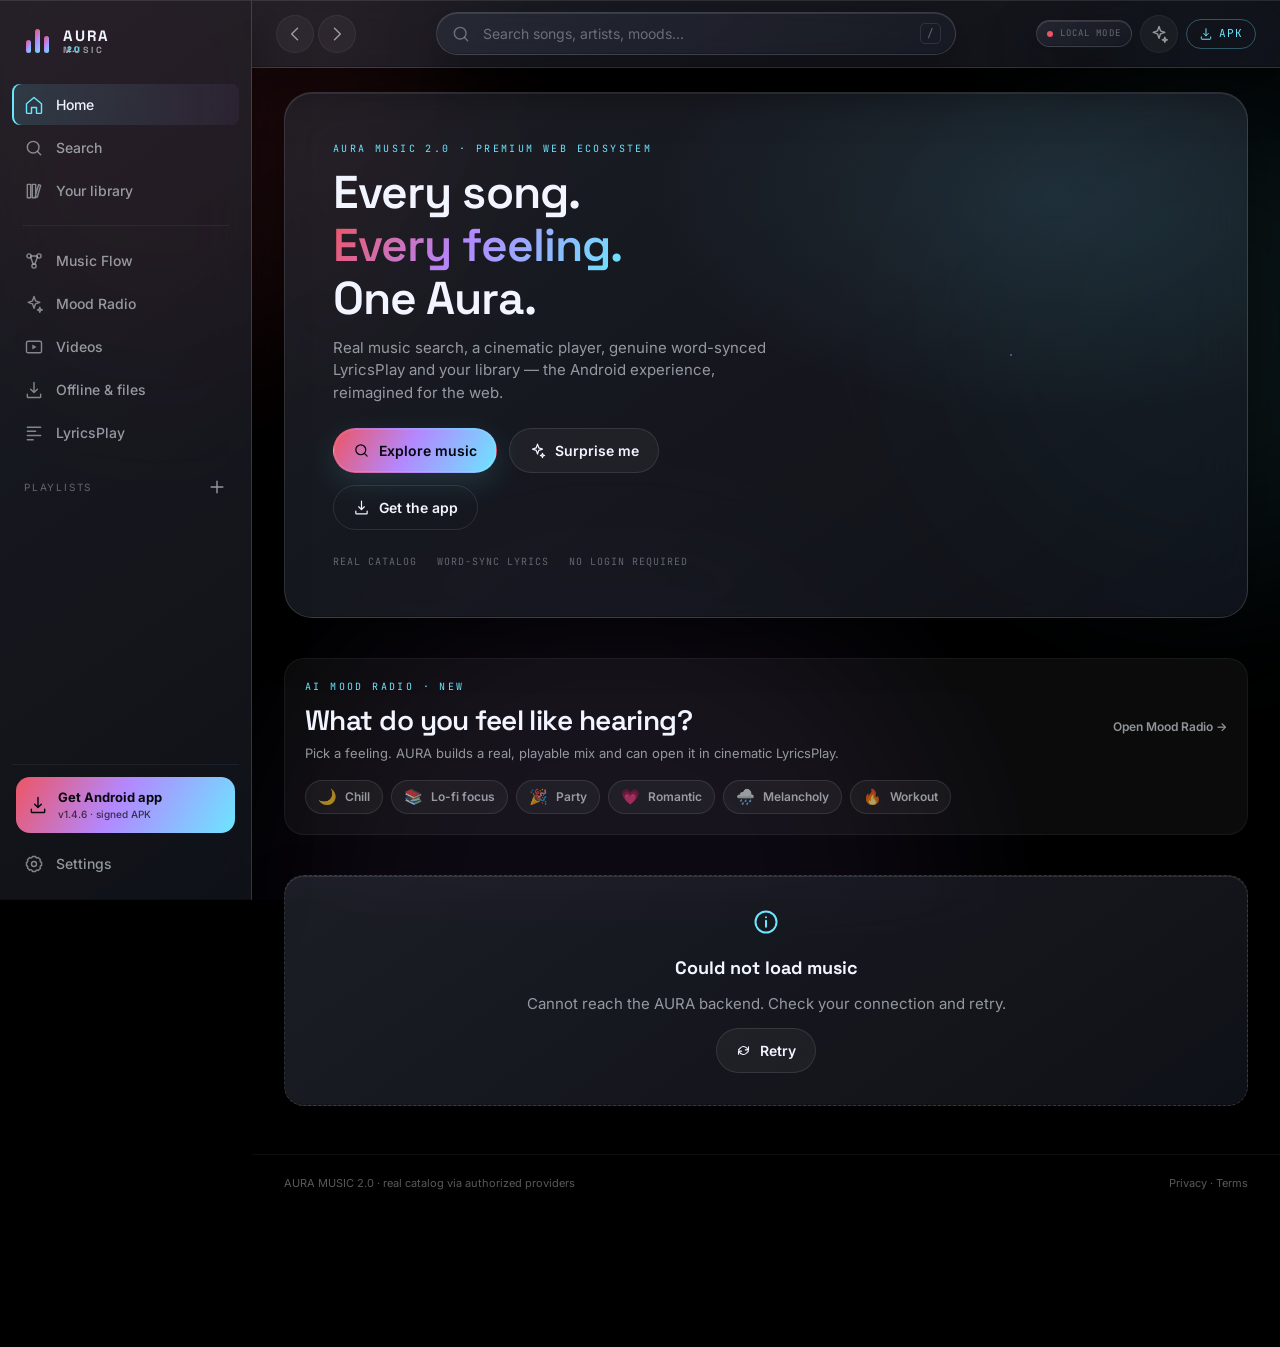
==== commit 5584d2a0: "Cache-bust runtime config on deploy" ====
--- a/website/index.html
+++ b/website/index.html
@@ -30,7 +30,7 @@
   <link rel="stylesheet" href="./styles/player.css">
   <link rel="stylesheet" href="./styles/lyrics.css">
   <link rel="stylesheet" href="./styles/premium.css">
-  <script src="./config.js"></script>
+  <script src="./config.js?v=2.0.13"></script>
 </head>
 <body>
   <div class="ambient" aria-hidden="true"><span></span><span></span><span></span></div>
--- a/website/styles/components.css
+++ b/website/styles/components.css
@@ -155,6 +155,34 @@
 }
 .search-page .big-search input { flex: 1; min-width: 0; background: none; border: 0; outline: 0; font-size: 18px; }
 .search-page .big-search [data-icon] { color: var(--faint); }
+
+/* ------------------------------------------------- live search suggestions */
+.suggest-anchor { position: relative; }
+.suggest-list {
+  position: absolute; top: calc(100% + 8px); left: 0; right: 0; z-index: 40;
+  max-height: min(360px, 48vh); overflow-y: auto; padding: 6px;
+  border-radius: var(--r-md); border: 1px solid var(--line);
+  background: rgba(14, 16, 24, .97); backdrop-filter: blur(22px);
+  box-shadow: 0 24px 60px rgba(0, 0, 0, .55);
+}
+.suggest-list[hidden] { display: none; }
+.suggest-item {
+  display: flex; align-items: center; gap: 10px; width: 100%;
+  padding: 8px 10px; border: 0; border-radius: var(--r-sm);
+  background: none; color: var(--fg); text-align: left; cursor: pointer;
+}
+.suggest-item:hover, .suggest-item.active { background: var(--glass-strong); }
+.suggest-item:focus-visible { outline: 2px solid var(--cyan); outline-offset: -2px; }
+.suggest-item img {
+  width: 36px; height: 36px; flex: none; border-radius: 8px;
+  object-fit: cover; background: var(--s2); border: 1px solid var(--line-soft);
+}
+.suggest-meta { min-width: 0; display: flex; flex-direction: column; gap: 2px; }
+.suggest-meta strong, .suggest-meta span { overflow: hidden; white-space: nowrap; text-overflow: ellipsis; }
+.suggest-meta strong { font-size: 13px; font-weight: 600; }
+.suggest-meta span { font-size: 11px; color: var(--muted); }
+.suggest-item mark { color: var(--cyan); background: none; font-weight: 700; }
+.suggest-empty { padding: 12px; font-size: 12px; color: var(--muted); }
 
 /* ----------------------------------------------------------- library tabs */
 .tabs { display: flex; gap: var(--sp-1); overflow-x: auto; border-bottom: 1px solid var(--line-soft); margin-bottom: var(--sp-5); }
--- a/website/styles/player.css
+++ b/website/styles/player.css
@@ -5,29 +5,51 @@
   display: grid; grid-template-columns: minmax(0,1fr) minmax(240px,2fr) minmax(0,1fr);
   align-items: center; gap: var(--sp-4);
   padding: 0 var(--sp-5);
-  background: rgba(8,9,14,.92); border-top: 1px solid var(--line);
+  border-top: 1px solid var(--line);
+  background: linear-gradient(180deg, rgba(18,20,29,.94), rgba(6,7,11,.97));
+  box-shadow: 0 -18px 50px rgba(0,0,0,.5);
   backdrop-filter: blur(28px);
 }
 .mini-player[hidden] { display: none; }
 .mini-track { display: flex; align-items: center; gap: var(--sp-3); min-width: 0; cursor: pointer; }
-.mini-track img { width: 52px; height: 52px; border-radius: 8px; object-fit: cover; background: var(--s2); }
+.mini-track img {
+  width: 50px; height: 50px; flex: none; border-radius: 10px; object-fit: cover;
+  background: var(--s2); border: 1px solid var(--line-soft);
+  box-shadow: 0 8px 22px rgba(0,0,0,.5);
+}
 .mini-track .mt { min-width: 0; }
 .mini-track .mt strong { display: block; font-size: 13px; white-space: nowrap; overflow: hidden; text-overflow: ellipsis; }
 .mini-track .mt span { color: var(--muted); font-size: 11px; }
-.mini-controls { display: flex; flex-direction: column; align-items: center; gap: 6px; }
+.mini-controls { display: flex; flex-direction: column; align-items: center; gap: 7px; }
 .mini-buttons { display: flex; align-items: center; gap: var(--sp-2); }
-.mini-buttons .play { width: 40px; height: 40px; background: var(--fg); color: #05060a; border: 0; }
+.mini-buttons .play {
+  width: 40px; height: 40px; border: 0; color: #05060a;
+  background: var(--aura-grad); box-shadow: 0 6px 20px rgba(237,85,100,.28);
+}
+.mini-buttons .play:hover { filter: brightness(1.08); }
+
+/* A deferred play (mobile autoplay policy) waits for the next tap without an
+ * error toast. The pulse is the only affordance needed. */
+.icon-btn.play-pending {
+  animation: aura-play-pulse 1.6s ease-in-out infinite;
+  box-shadow: 0 0 0 3px rgba(108,229,255,.22), 0 8px 24px rgba(237,85,100,.28);
+}
+@keyframes aura-play-pulse {
+  0%, 100% { transform: scale(1); }
+  50% { transform: scale(1.06); }
+}
 .mini-progress { display: flex; align-items: center; gap: 10px; width: 100%; max-width: 620px; }
 .mini-progress .time { font-family: var(--font-mono); font-size: 10px; color: var(--faint); min-width: 34px; }
 .mini-progress .time.right { text-align: right; }
 
 .seek {
   -webkit-appearance: none; appearance: none; width: 100%; height: 4px;
-  border-radius: 4px; background: rgba(255,255,255,.14); cursor: pointer; outline: none;
+  border-radius: var(--r-pill); background: rgba(255,255,255,.14); cursor: pointer; outline: none;
 }
 .seek::-webkit-slider-thumb { -webkit-appearance: none; width: 12px; height: 12px; border-radius: 50%; background: var(--cyan); box-shadow: 0 0 10px rgba(108,229,255,.6); }
 .seek::-moz-range-thumb { width: 12px; height: 12px; border: 0; border-radius: 50%; background: var(--cyan); }
 .seek:focus-visible { box-shadow: 0 0 0 3px rgba(108,229,255,.3); }
+.seek-lg { height: 5px; }
 
 .mini-extras { display: flex; align-items: center; justify-content: end; gap: var(--sp-2); }
 .mini-extras .volume { display: flex; align-items: center; gap: 8px; }
@@ -35,59 +57,177 @@
 
 /* --------------------------------------------------------- full player */
 .player-overlay {
-  position: fixed; inset: 0; z-index: 70; overflow: hidden;
-  background: #04050a;
-  padding: var(--player-pad);
-  display: grid; grid-template-rows: auto 1fr auto;
+  position: fixed; inset: 0; z-index: 70; overflow: hidden; isolation: isolate;
+  background: radial-gradient(120% 90% at 50% -20%, rgba(179,136,255,.12), transparent 62%), #04050a;
+  padding: max(var(--player-pad), env(safe-area-inset-top)) max(var(--player-pad), env(safe-area-inset-right))
+           max(var(--player-pad), env(safe-area-inset-bottom)) max(var(--player-pad), env(safe-area-inset-left));
+  display: flex; justify-content: center;
 }
 .player-overlay[hidden] { display: none; }
-.player-bg { position: absolute; inset: -10%; z-index: 0; filter: blur(80px) saturate(1.3); opacity: .42; background-size: cover; background-position: center; transition: background-image var(--t-slow); }
-.player-bg::after { content: ""; position: absolute; inset: 0; background: linear-gradient(180deg, rgba(4,5,10,.2), rgba(4,5,10,.92)); }
-.player-head { position: relative; z-index: 1; display: flex; align-items: center; justify-content: space-between; }
-.player-head .eyebrow { margin: 0; }
-.player-head-actions { display: flex; gap: var(--sp-2); }
-
+.player-bg {
+  position: absolute; inset: -18%; z-index: -2;
+  filter: blur(90px) saturate(1.45); opacity: .34; transform: scale(1.06);
+  background-size: cover; background-position: center;
+  transition: background-image var(--t-slow);
+}
+.player-bg::after { content: ""; position: absolute; inset: 0; background: linear-gradient(180deg, rgba(4,5,10,.18), rgba(4,5,10,.94) 78%); }
+.player-veil {
+  position: absolute; inset: 0; z-index: -1; pointer-events: none;
+  background: var(--cinema-grad);
+}
+.player-stage {
+  position: relative; z-index: 1;
+  width: min(1180px, 100%); height: 100%; min-height: 0;
+  display: grid; grid-template-rows: auto minmax(0,1fr) auto;
+  gap: clamp(12px, 2.4vh, 24px);
+}
+
+/* Header: one minimized control, one clear title group, one action cluster. */
+.player-head {
+  display: grid; grid-template-columns: auto minmax(0,1fr) auto;
+  align-items: center; gap: var(--sp-3);
+}
+.player-heading { min-width: 0; display: flex; flex-direction: column; gap: 2px; }
+.player-heading .eyebrow { margin: 0; }
+.queue-count { font: 500 10px var(--font-mono); letter-spacing: .12em; color: var(--faint); }
+.player-head-actions { display: flex; align-items: center; gap: var(--sp-2); }
+.player-head .icon-btn { width: 36px; height: 36px; }
+.player-minimize { transform: rotate(-90deg); }
+
+/* Middle stage: artwork and track details are separate groups with space. */
 .player-body {
-  position: relative; z-index: 1;
-  display: grid; grid-template-columns: minmax(0,1fr) minmax(0,1.1fr);
-  gap: clamp(24px, 6vw, 90px); align-items: center;
-  min-height: 0; padding: var(--sp-5) 0;
-}
-.player-art-wrap { position: relative; width: 100%; max-width: 520px; margin: auto; }
-.player-art-wrap img { width: 100%; aspect-ratio: 1; object-fit: cover; border-radius: var(--r-xl); box-shadow: 0 40px 120px rgba(0,0,0,.8); }
-.player-art-wrap .shine { position: absolute; inset: 0; border-radius: var(--r-xl); box-shadow: inset 0 0 0 1px rgba(255,255,255,.12); pointer-events: none; }
-
-.player-info { min-width: 0; max-width: 620px; }
-.player-info h1 { font-size: clamp(30px, 5vw, 64px); margin-bottom: var(--sp-2); }
-.player-info .artist { font-size: clamp(16px,2vw,22px); color: var(--muted); }
-.player-info .album { color: var(--faint); font-size: 13px; margin-top: 4px; }
-.player-info .tags { display: flex; gap: var(--sp-2); margin-top: var(--sp-4); flex-wrap: wrap; }
-
-.player-controls { position: relative; z-index: 1; }
-.player-controls .seek-row { display: flex; align-items: center; gap: var(--sp-3); }
-.player-controls .seek-row .time { font-family: var(--font-mono); font-size: 12px; color: var(--muted); min-width: 46px; }
-.player-buttons { display: flex; align-items: center; justify-content: center; gap: clamp(10px,3vw,28px); margin-top: var(--sp-4); }
-.player-buttons .big { width: 66px; height: 66px; background: var(--fg); color: #05060a; border: 0; }
-.player-buttons .icon-btn { width: 46px; height: 46px; }
-.player-foot-controls { display: flex; align-items: center; justify-content: space-between; gap: var(--sp-4); margin-top: var(--sp-4); }
-.player-foot-controls .grp { display: flex; align-items: center; gap: var(--sp-3); }
-.player-foot-controls input[type="range"] { width: 120px; accent-color: var(--cyan); }
-
-/* Visualizer canvas lives in the full player and in the lyrics view. */
-.viz-canvas { width: 100%; height: 64px; border-radius: var(--r-sm); opacity: .9; }
-
-@media (max-width: 900px) {
-  .player-body { grid-template-columns: 1fr; gap: var(--sp-5); align-content: center; }
-  .player-art-wrap { max-width: min(60vh, 340px); }
-  .player-info h1 { font-size: 30px; }
-  .player-body { overflow-y: auto; }
-}
-@media (max-width: 560px) {
+  display: grid; grid-template-columns: minmax(0,.92fr) minmax(0,1.08fr);
+  gap: clamp(20px, 4vw, 64px); align-items: center; min-height: 0;
+  overflow-y: auto; overscroll-behavior: contain; scrollbar-width: none;
+}
+.player-body::-webkit-scrollbar { display: none; }
+.player-art-wrap {
+  position: relative; width: min(100%, 46vh, 460px); margin: auto;
+}
+.player-art-wrap::before {
+  content: ""; position: absolute; inset: -8%; z-index: -1; border-radius: 50%;
+  background: var(--aura-grad); filter: blur(48px); opacity: .26;
+}
+.player-art-wrap::after {
+  content: ""; position: absolute; inset: 0; border-radius: var(--r-lg); pointer-events: none;
+  border: 1px solid rgba(255,255,255,.16);
+  box-shadow: inset 0 1px 0 rgba(255,255,255,.14), 0 28px 80px rgba(0,0,0,.7);
+}
+.player-art-wrap img {
+  display: block; width: 100%; aspect-ratio: 1; object-fit: cover;
+  border-radius: var(--r-lg); box-shadow: 0 24px 70px rgba(0,0,0,.65);
+}
+.art-badge {
+  position: absolute; left: var(--sp-3); bottom: var(--sp-3);
+  display: flex; align-items: center; gap: 7px;
+  padding: 6px 11px; border-radius: var(--r-pill);
+  border: 1px solid var(--line); background: rgba(5,6,10,.72);
+  backdrop-filter: blur(14px);
+  font: 700 10px var(--font-mono); letter-spacing: .14em; color: var(--fg);
+}
+.art-badge i { width: 6px; height: 6px; border-radius: 50%; background: var(--green); box-shadow: 0 0 10px var(--green); }
+.player-art-wrap[data-playing="false"] .art-badge i { background: var(--faint); box-shadow: none; }
+
+.player-info { min-width: 0; display: flex; flex-direction: column; gap: var(--sp-3); }
+.source-pill {
+  align-self: flex-start; max-width: 100%; margin: 0;
+  padding: 6px 11px; border-radius: var(--r-pill);
+  border: 1px solid var(--line-soft); background: var(--glass);
+  color: var(--muted); font: 600 10px var(--font-mono);
+  letter-spacing: .12em; text-transform: uppercase;
+  overflow: hidden; text-overflow: ellipsis; white-space: nowrap;
+}
+.player-info h1 {
+  margin: 0; font-family: var(--font-display);
+  font-size: clamp(28px, 4.4vw, 56px); line-height: 1.02; letter-spacing: -.045em;
+  overflow-wrap: anywhere;
+}
+.player-info .artist { font-size: clamp(16px, 2vw, 22px); color: var(--fg); opacity: .9; }
+.player-info .album { margin-top: -8px; color: var(--faint); font-size: 12px; }
+.tags { display: flex; flex-wrap: wrap; gap: var(--sp-2); margin-top: var(--sp-1); }
+.tags .chip { padding: 6px 12px; font-size: 11px; }
+
+.viz-panel {
+  margin-top: var(--sp-2); padding: var(--sp-3) var(--sp-4) var(--sp-2);
+  border-radius: var(--r-lg); border: 1px solid var(--line-soft);
+  background: linear-gradient(180deg, var(--glass), rgba(255,255,255,.012));
+  box-shadow: var(--shadow-sm);
+}
+.viz-panel-head { display: flex; align-items: center; justify-content: space-between; gap: var(--sp-3); margin-bottom: var(--sp-2); }
+.viz-panel-head .eyebrow { margin: 0; font-size: 9px; }
+.viz-mode {
+  padding: 4px 9px; border-radius: var(--r-pill); background: var(--glass);
+  font: 600 10px var(--font-mono); color: var(--muted); white-space: nowrap;
+}
+.viz-canvas { display: block; width: 100%; height: clamp(48px, 9vh, 84px); border-radius: var(--r-sm); opacity: .95; }
+
+/* Bottom dock: progress, transport and utilities in one quiet surface. */
+.player-dock {
+  padding: var(--sp-4);
+  border-radius: var(--r-lg); border: 1px solid var(--line);
+  background: linear-gradient(180deg, rgba(255,255,255,.075), rgba(255,255,255,.022));
+  box-shadow: var(--shadow-md); backdrop-filter: blur(22px);
+}
+.dock-progress { display: flex; align-items: center; gap: var(--sp-3); }
+.dock-progress .time { font: 500 11px var(--font-mono); color: var(--muted); min-width: 42px; }
+.dock-progress .time:last-child { text-align: right; }
+.dock-main {
+  display: grid; grid-template-columns: minmax(0,1fr) auto minmax(0,1fr);
+  align-items: center; gap: var(--sp-3); margin-top: var(--sp-3);
+}
+.player-buttons { display: flex; align-items: center; justify-content: center; gap: clamp(8px, 2vw, 20px); }
+.player-buttons .icon-btn { width: 42px; height: 42px; }
+.player-buttons .big {
+  width: 62px; height: 62px; border: 0; color: #05060a;
+  background: var(--aura-grad);
+  box-shadow: 0 10px 30px rgba(237,85,100,.3), inset 0 0 0 1px rgba(255,255,255,.22);
+}
+.player-buttons .big:hover { filter: brightness(1.08); }
+.dock-tools { display: flex; align-items: center; justify-content: flex-end; gap: var(--sp-2); }
+.dock-tools .grp { display: flex; align-items: center; gap: var(--sp-2); }
+.dock-tools input[type="range"] { width: clamp(64px, 8vw, 110px); accent-color: var(--cyan); }
+
+@media (max-width: 820px) {
+  .player-body { grid-template-columns: 1fr; gap: var(--sp-4); align-content: start; padding: var(--sp-2) 0; }
+  .player-art-wrap { width: min(40vh, 300px); }
+  .player-info h1 { font-size: clamp(26px, 5vw, 38px); }
+}
+@media (max-width: 640px) {
   .mini-player { grid-template-columns: minmax(0,1fr) auto; padding: 0 var(--sp-3); }
   .mini-controls { grid-column: 2; }
   .mini-progress { position: absolute; left: 0; right: 0; top: -3px; max-width: none; }
   .mini-progress .time { display: none; }
   .mini-extras { display: none; }
   .mini-buttons .icon-btn.shuffle, .mini-buttons .icon-btn.repeat { display: none; }
-  .player-buttons { gap: 14px; }
-}
+
+  .player-overlay { padding: max(12px, env(safe-area-inset-top)) 12px max(12px, env(safe-area-inset-bottom)); }
+  .player-stage { gap: var(--sp-3); }
+  .player-heading .eyebrow { font-size: 9px; letter-spacing: .16em; }
+  .player-head-actions .icon-btn:nth-child(2) { display: none; }
+  .player-art-wrap { width: min(32vh, 230px); }
+  .player-info { gap: var(--sp-2); }
+  .player-info h1 { font-size: 26px; }
+  .player-info .album { font-size: 11px; }
+  .tags .chip:nth-child(n+3) { display: none; }
+  .viz-panel { margin-top: var(--sp-1); padding: var(--sp-2) var(--sp-3); }
+  .viz-canvas { height: 44px; }
+  .player-dock { padding: var(--sp-3); }
+  .dock-main { grid-template-columns: auto minmax(0,1fr) auto; }
+  .dock-spacer { display: none; }
+  .player-buttons { gap: 8px; }
+  .player-buttons .icon-btn { width: 38px; height: 38px; }
+  .player-buttons .big { width: 54px; height: 54px; }
+  .dock-tools .grp:first-child { display: none; }
+}
+@media (max-height: 620px) and (min-width: 641px) {
+  .player-body { grid-template-columns: minmax(0,1fr) minmax(0,1fr); }
+  .player-art-wrap { width: min(34vh, 250px); }
+  .player-info h1 { font-size: 30px; }
+  .viz-panel { display: none; }
+  .player-dock { padding: var(--sp-3); }
+  .dock-main { margin-top: var(--sp-2); }
+}
+@media (prefers-reduced-motion: reduce) {
+  .player-art-wrap::before, .player-bg { transition: none; }
+  .icon-btn.play-pending { animation: none; }
+}
--- a/website/styles/lyrics.css
+++ b/website/styles/lyrics.css
@@ -150,8 +150,10 @@
 /* ------------------------------------------------ MOBILE · word-by-word sync
  * Additive engine only: scoped to data-engine="mobile" so every classic look
  * above keeps its original typography, glow and timing behaviour.
- * The JS engine writes --wp (word progress), --ws (scale), --wx/--wy (motion),
- * --wo (opacity), --wb (blur) and --wf (mask reveal) on the active four words. */
+ * The JS engine writes --wp (progress), --ws (scale), --wx/--wy (entry vector),
+ * --wr/--rx/--ry (3D entry tilt), --to (origin), --so (underline origin),
+ * --wo (opacity), --wb (blur) and --wf (mask reveal) on the active four words.
+ * Each preset enters from its own direction with its own finish effect. */
 .lyrics-stage[data-engine="mobile"] { background: #000; }
 .lyrics-stage[data-engine="mobile"] .lyrics-bg { display: none; }
 .lyrics-stage[data-engine="mobile"] .lyrics-veil {
@@ -163,17 +165,29 @@
 .lyrics-stage[data-engine="mobile"] .lyric-line {
   font-family: var(--font-sans); font-size: clamp(30px, 6.4vw, 62px); font-weight: 800;
   letter-spacing: -.045em; line-height: 1.18; color: rgba(255, 255, 255, .2);
+  perspective: 720px; transform-style: preserve-3d;
 }
 .lyrics-stage[data-engine="mobile"] .lyric-line.active { color: var(--l-primary); text-shadow: none; }
 .lyrics-stage[data-engine="mobile"] .lyric-line.near { color: rgba(255, 255, 255, .38); }
 .lyrics-stage[data-engine="mobile"] .lyric-word {
-  display: inline-block; transform-origin: 50% 70%;
+  position: relative; display: inline-block; transform-style: preserve-3d;
+  transform-origin: var(--to, 50% 70%);
   opacity: var(--wo, .78);
-  transform: translate3d(var(--wx, 0px), var(--wy, 0px), 0) scale(var(--ws, 1));
+  transform: translate3d(var(--wx, 0px), var(--wy, 0px), 0)
+    rotateX(var(--rx, 0deg)) rotateY(var(--ry, 0deg)) rotateZ(var(--wr, 0deg))
+    scale(var(--ws, 1));
   filter: blur(var(--wb, 0px));
   will-change: transform, opacity, filter;
   transition: color 120ms linear, text-shadow 120ms linear;
 }
+.lyrics-stage[data-engine="mobile"] .lyric-word::after {
+  content: ''; position: absolute; left: 0; right: 0; bottom: -.08em;
+  height: 2px; border-radius: 999px; pointer-events: none;
+  background: linear-gradient(90deg, transparent, var(--l-accent), transparent);
+  opacity: 0; transform: scaleX(.2); transform-origin: var(--so, 50%) 50%;
+  transition: opacity 120ms linear, transform 180ms cubic-bezier(.2, 0, 0, 1);
+}
+.lyrics-stage[data-engine="mobile"] .lyric-word.current::after { opacity: .8; transform: scaleX(1); }
 .lyrics-stage[data-engine="mobile"] .lyric-word.sung {
   color: var(--l-accent);
   text-shadow: 0 0 16px color-mix(in srgb, var(--l-glow) 55%, transparent);
@@ -221,10 +235,35 @@
   mask-image: linear-gradient(90deg, #000 var(--wf, 100%), transparent var(--wf, 100%));
 }
 .lyrics-stage[data-anim="HORIZONTAL_SLIDE"] .lyric-word.current { font-style: italic; }
+
+/* Directional finishes: each mobile preset lands with its own premium cue. */
+.lyrics-stage[data-engine="mobile"][data-look="m-amoled"] .lyric-word.current::after {
+  background: linear-gradient(90deg, transparent, rgba(196, 181, 253, .75), transparent);
+}
+.lyrics-stage[data-engine="mobile"][data-look="m-neon"] .lyric-word.current {
+  text-shadow: 0 0 10px var(--l-accent), 0 0 26px var(--l-glow);
+  filter: drop-shadow(0 0 8px color-mix(in srgb, var(--l-glow) 55%, transparent)) blur(var(--wb, 0px));
+}
+.lyrics-stage[data-engine="mobile"][data-look="m-bold"] .lyric-word.current {
+  text-shadow: 0 2px 0 rgba(0, 0, 0, .55), 0 0 18px color-mix(in srgb, var(--l-glow) 45%, transparent);
+}
+.lyrics-stage[data-engine="mobile"][data-look="m-chrome"] .lyric-word.current {
+  filter: drop-shadow(0 4px 10px rgba(0, 0, 0, .8)) drop-shadow(0 0 12px color-mix(in srgb, var(--l-glow) 45%, transparent)) blur(var(--wb, 0px));
+}
+.lyrics-stage[data-engine="mobile"][data-look="m-rose"] .lyric-word.current {
+  background: linear-gradient(100deg, transparent, rgba(244, 114, 182, .24), transparent);
+  border-radius: .14em; padding: 0 .03em;
+  text-shadow: 0 0 12px var(--l-accent), 0 0 28px color-mix(in srgb, var(--l-glow) 55%, transparent);
+}
+.lyrics-stage[data-engine="mobile"][data-look="m-afterglow"] .lyric-word.current {
+  text-shadow: 0 0 12px var(--l-accent), 0 0 32px var(--l-glow), 0 0 58px color-mix(in srgb, var(--l-glow) 45%, transparent);
+}
+
 .lyrics-stage[data-reduced="1"] .lyric-word { filter: none; }
 .lyrics-stage[data-reduced="1"][data-engine="mobile"] .lyric-word {
-  transform: scale(var(--ws, 1));
-}
+  transform: scale(var(--ws, 1)); transform-origin: 50% 70%;
+}
+.lyrics-stage[data-reduced="1"][data-engine="mobile"] .lyric-word::after { transform: none; }
 
 @media (max-width: 700px) {
   .lyrics-scroll { padding: 26vh 6vw; }
@@ -238,5 +277,158 @@
 }
 
 @media (prefers-reduced-motion: reduce) {
-  .lyrics-stage[data-engine="mobile"] .lyric-word { filter: none; transform: scale(var(--ws, 1)); }
-}
+  .lyrics-stage[data-engine="mobile"] .lyric-word {
+    filter: none; transform: scale(var(--ws, 1)); transform-origin: 50% 70%;
+  }
+  .lyrics-stage[data-engine="mobile"] .lyric-word::after { transform: none; }
+}
+
+/* ------------------------------------------------ WORDFLOW · cinematic stage
+ * Additive third engine. Nothing here targets .lyric-line, so classic and
+ * mobile lyrics keep their exact typography, timing and entry behaviour.
+ * The visualizer writes position/size/opacity vars on a small window of words.
+ */
+.mode-switch.engine-switch { grid-template-columns: repeat(3, minmax(0, 1fr)); }
+.wf-menu-note {
+  padding: 12px; border: 1px solid var(--line); border-radius: var(--r-sm);
+  background: var(--glass); color: var(--fg);
+}
+.wf-menu-note strong { display: block; font-size: 12px; }
+.wf-menu-note small { display: block; margin-top: 4px; color: var(--muted); font-size: 10px; line-height: 1.5; }
+
+.lyrics-stage.wf-stage { display: block; padding: 0; background: #000; color: #eee8ff; }
+.wf-atmosphere {
+  position: absolute; inset: 0; z-index: 0; pointer-events: none;
+  background:
+    radial-gradient(64% 48% at 50% 46%, rgba(139, 92, 246, .075), transparent 72%),
+    radial-gradient(80% 60% at 12% 100%, rgba(76, 29, 149, .05), transparent 70%),
+    #000;
+}
+.wf-stage .lyrics-head {
+  position: absolute; top: 0; left: 0; right: 0; z-index: 6;
+  padding: clamp(16px, 3vw, 30px) clamp(16px, 4vw, 42px);
+  opacity: .42; transition: opacity 320ms ease;
+}
+.wf-stage[data-controls="1"] .lyrics-head { opacity: 1; }
+.wf-stage .lyrics-head .look-name { color: #c4b5fd; }
+.wf-stage .lyrics-head .view-badge { border-color: rgba(196, 181, 253, .35); color: #c4b5fd; }
+.wf-stage .lyrics-head-actions { position: relative; z-index: 7; }
+.wf-stage .lyrics-head-actions .icon-btn { color: #e9e2ff; }
+
+.wf-host { position: absolute; inset: 0; z-index: 2; overflow: hidden; }
+.wf-layer { position: absolute; inset: 0; }
+.wf-word {
+  position: absolute; left: var(--wf-left); top: var(--wf-top); z-index: 1;
+  transform: translate(-50%, -50%) translateY(var(--wf-drift, 0px)) rotate(var(--wf-rot, 0deg)) scale(var(--wf-scale, 1));
+  opacity: var(--wf-opacity, .06); filter: blur(var(--wf-blur, 1px));
+  pointer-events: none; will-change: transform, opacity, filter;
+  transition: opacity 280ms ease, filter 280ms ease, transform 220ms cubic-bezier(.2, 0, 0, 1);
+}
+.wf-word.is-current { z-index: 3; }
+.wf-word-inner { position: relative; display: inline-block; }
+.wf-word-inner::after {
+  content: ''; position: absolute; left: 6%; right: 6%; bottom: -.16em; height: 1px;
+  border-radius: 999px; pointer-events: none;
+  background: linear-gradient(90deg, transparent, rgba(196, 181, 253, .92), transparent);
+  box-shadow: 0 0 8px rgba(167, 139, 250, .55);
+  opacity: var(--wf-underline, 0); transform: scaleX(var(--wf-underline, 0));
+  transform-origin: center; transition: opacity 220ms ease, transform 260ms ease;
+}
+.wf-word-float { display: inline-block; animation: wf-float var(--wf-dur, 7s) ease-in-out var(--wf-delay, 0s) infinite alternate; }
+@keyframes wf-float {
+  from { transform: translate3d(0, -3px, 0); }
+  to { transform: translate3d(0, 3px, 0); }
+}
+.wf-text {
+  display: inline-block; font-family: Georgia, "Times New Roman", serif;
+  font-style: italic; font-weight: 400; font-size: var(--wf-size, 24px);
+  line-height: 1.05; letter-spacing: .012em; white-space: nowrap;
+  color: rgba(224, 216, 240, .78); text-shadow: none;
+}
+.wf-word.is-upcoming .wf-text { color: rgba(214, 208, 230, .55); }
+.wf-word.is-sung .wf-text { color: rgba(198, 190, 216, .62); }
+.wf-word.is-current .wf-text {
+  color: #cbb7ff;
+  text-shadow: 0 0 14px rgba(167, 139, 250, .65), 0 0 34px rgba(139, 92, 246, .38);
+}
+
+.wf-message {
+  position: absolute; inset: 0; z-index: 4; display: grid; place-items: center;
+  padding: 90px 24px 150px; pointer-events: none;
+}
+.wf-message-card {
+  max-width: 340px; text-align: center; pointer-events: auto;
+  padding: 20px; border: 1px solid var(--line); border-radius: var(--r-md);
+  background: rgba(8, 7, 14, .72); backdrop-filter: blur(18px);
+}
+.wf-message-card strong { display: block; font-size: 14px; color: #e9e2ff; }
+.wf-message-card span { display: block; margin-top: 8px; font-size: 12px; line-height: 1.5; color: var(--muted); }
+.wf-message-actions { display: flex; justify-content: center; gap: 8px; margin-top: 14px; }
+
+.wf-footer {
+  position: absolute; left: 0; right: 0; bottom: 0; z-index: 6;
+  display: flex; flex-direction: column; align-items: center; gap: 10px;
+  padding: 22px clamp(16px, 5vw, 48px) calc(20px + env(safe-area-inset-bottom, 0px));
+  pointer-events: none;
+  background: linear-gradient(180deg, transparent, rgba(0, 0, 0, .72) 68%);
+}
+.wf-hint {
+  pointer-events: auto; border: 0; background: transparent; cursor: pointer;
+  font-family: var(--font-mono); font-size: 10px; letter-spacing: .12em;
+  text-transform: uppercase; color: rgba(226, 218, 245, .58);
+  padding: 6px 10px; border-radius: 999px;
+}
+.wf-hint:hover, .wf-hint:focus-visible { color: #cbb7ff; background: rgba(196, 181, 253, .08); }
+.wf-progress {
+  pointer-events: auto; position: relative; width: min(88vw, 720px); height: 2px;
+  padding: 0; border: 0; border-radius: 999px; cursor: pointer;
+  background: rgba(255, 255, 255, .14); overflow: visible;
+}
+.wf-progress::before {
+  content: ''; position: absolute; inset: -12px 0; /* comfortable tap target */
+}
+.wf-progress-fill {
+  position: absolute; inset: 0; display: block; border-radius: inherit;
+  transform: scaleX(0); transform-origin: left center;
+  background: linear-gradient(90deg, rgba(196, 181, 253, .55), #cbb7ff);
+  box-shadow: 0 0 10px rgba(167, 139, 250, .5);
+}
+.wf-times {
+  width: min(88vw, 720px); display: flex; justify-content: space-between;
+  font-family: var(--font-mono); font-size: 10px; color: rgba(226, 218, 245, .45);
+}
+.wf-controls {
+  display: flex; align-items: center; gap: 14px; margin-top: 4px;
+  opacity: 0; transform: translateY(10px); pointer-events: none;
+  transition: opacity 220ms ease, transform 220ms ease;
+}
+.wf-stage[data-controls="1"] .wf-controls { opacity: 1; transform: none; pointer-events: auto; }
+.wf-control {
+  display: grid; place-items: center; width: 42px; height: 42px;
+  border: 1px solid rgba(196, 181, 253, .22); border-radius: 50%;
+  background: rgba(18, 14, 30, .72); color: #e9e2ff; cursor: pointer;
+  transition: background 160ms ease, border-color 160ms ease, transform 160ms ease;
+}
+.wf-control:hover, .wf-control:focus-visible {
+  background: rgba(196, 181, 253, .14); border-color: rgba(196, 181, 253, .5); transform: translateY(-1px);
+}
+.wf-control-play { width: 54px; height: 54px; color: #cbb7ff; border-color: rgba(196, 181, 253, .45); }
+.wf-control-close { border-color: rgba(255, 255, 255, .14); color: rgba(233, 226, 255, .75); }
+
+.wf-stage[data-reduced="1"] .wf-word,
+.wf-stage[data-reduced="1"] .wf-word-inner::after { transition: none; }
+.wf-stage[data-reduced="1"] .wf-word-float { animation: none; }
+
+@media (max-width: 700px) {
+  .mode-switch.engine-switch button { padding: 8px 5px; font-size: 10px; }
+  .wf-stage .lyrics-head { padding: 18px 16px; }
+  .wf-stage .lyrics-head .auto-note { display: none; }
+  .wf-footer { gap: 8px; padding-bottom: calc(16px + env(safe-area-inset-bottom, 0px)); }
+  .wf-progress, .wf-times { width: 88vw; }
+  .wf-controls { gap: 11px; }
+}
+
+@media (prefers-reduced-motion: reduce) {
+  .wf-word, .wf-word-inner::after, .wf-controls, .wf-stage .lyrics-head { transition: none; }
+  .wf-word-float { animation: none; }
+}
